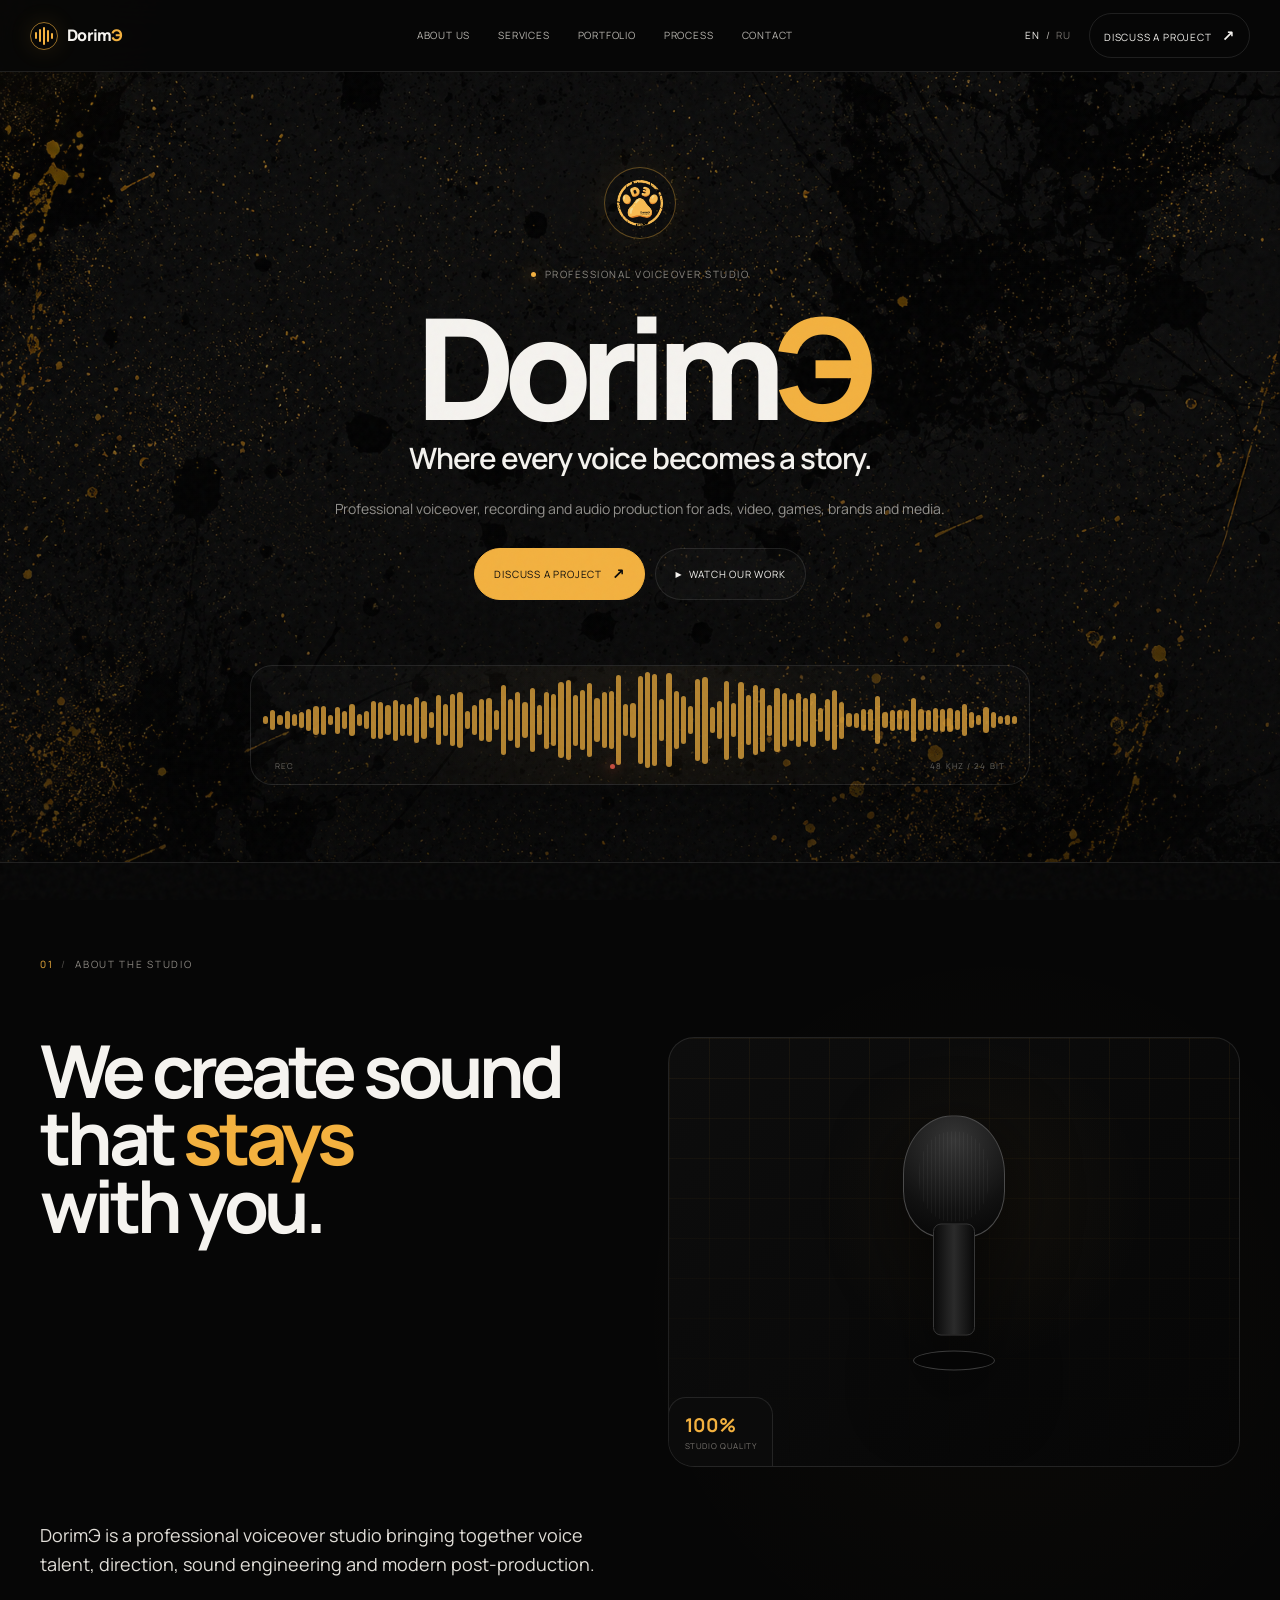
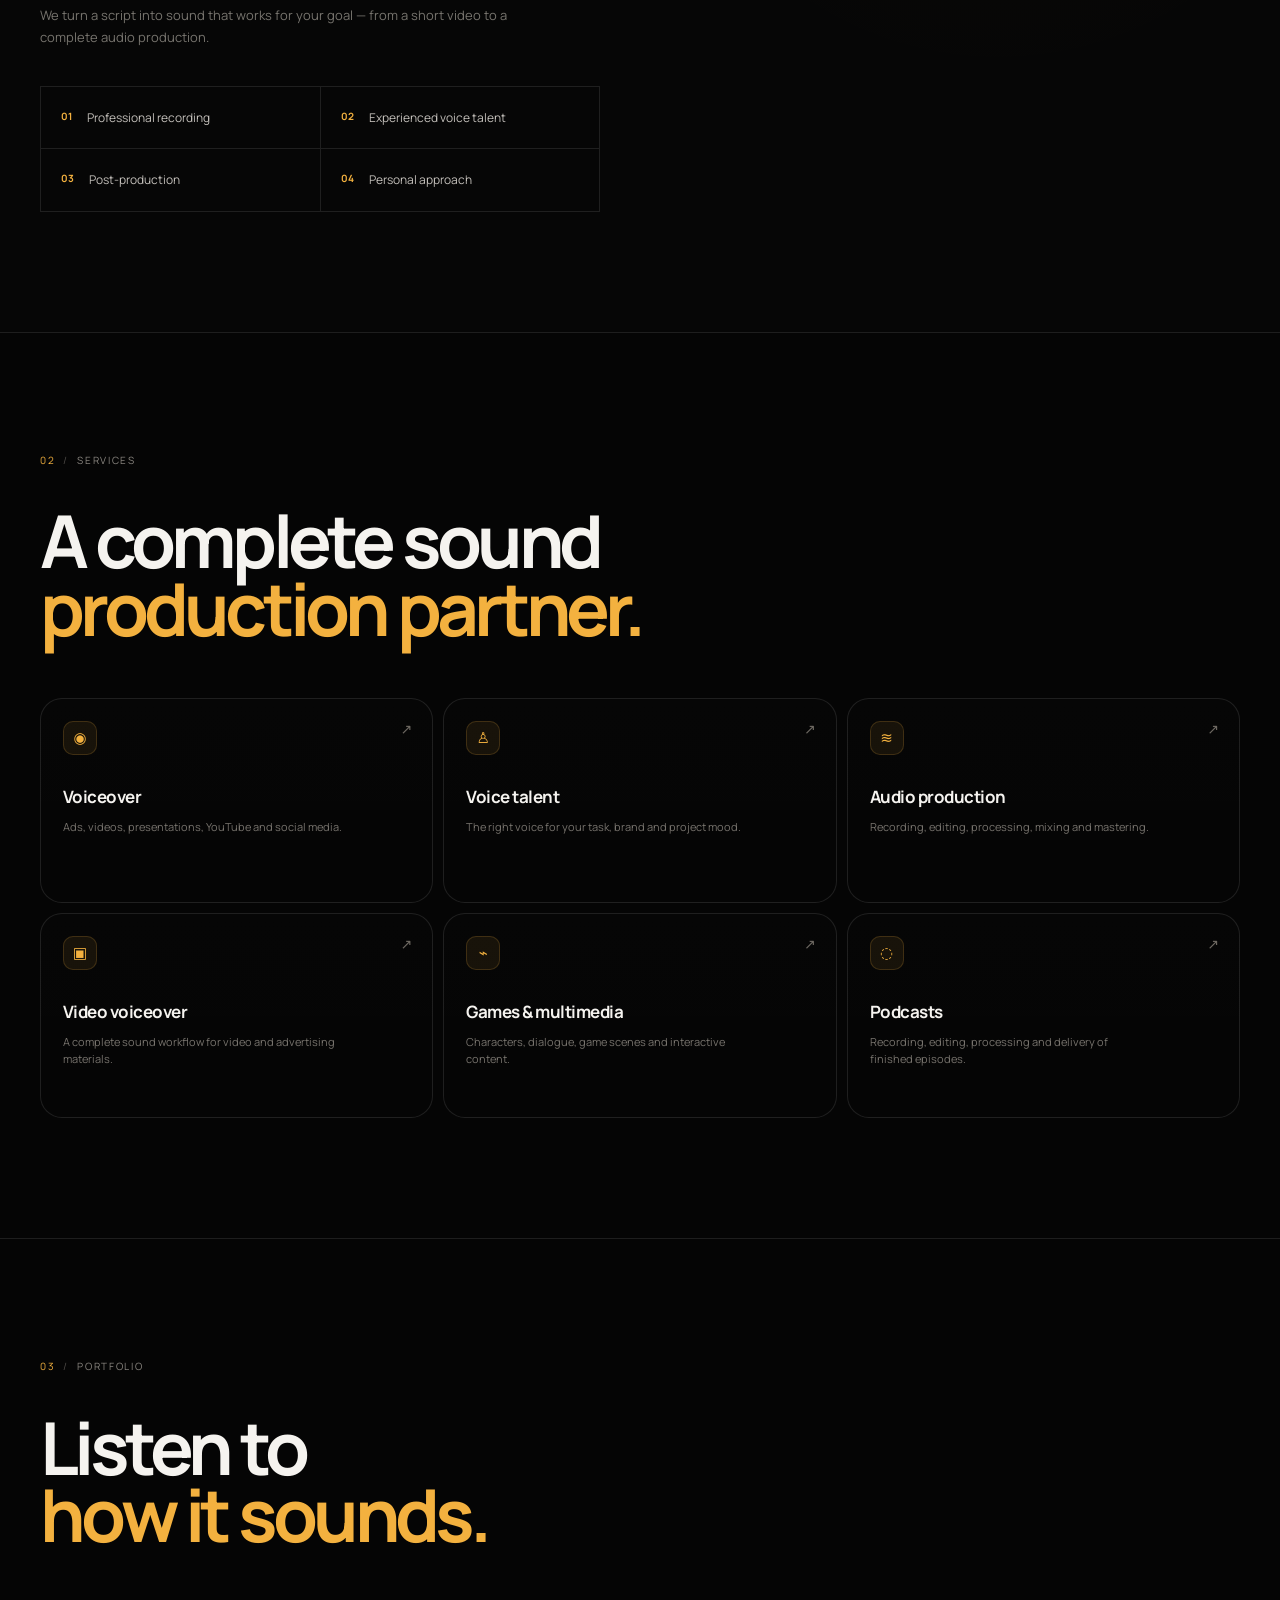
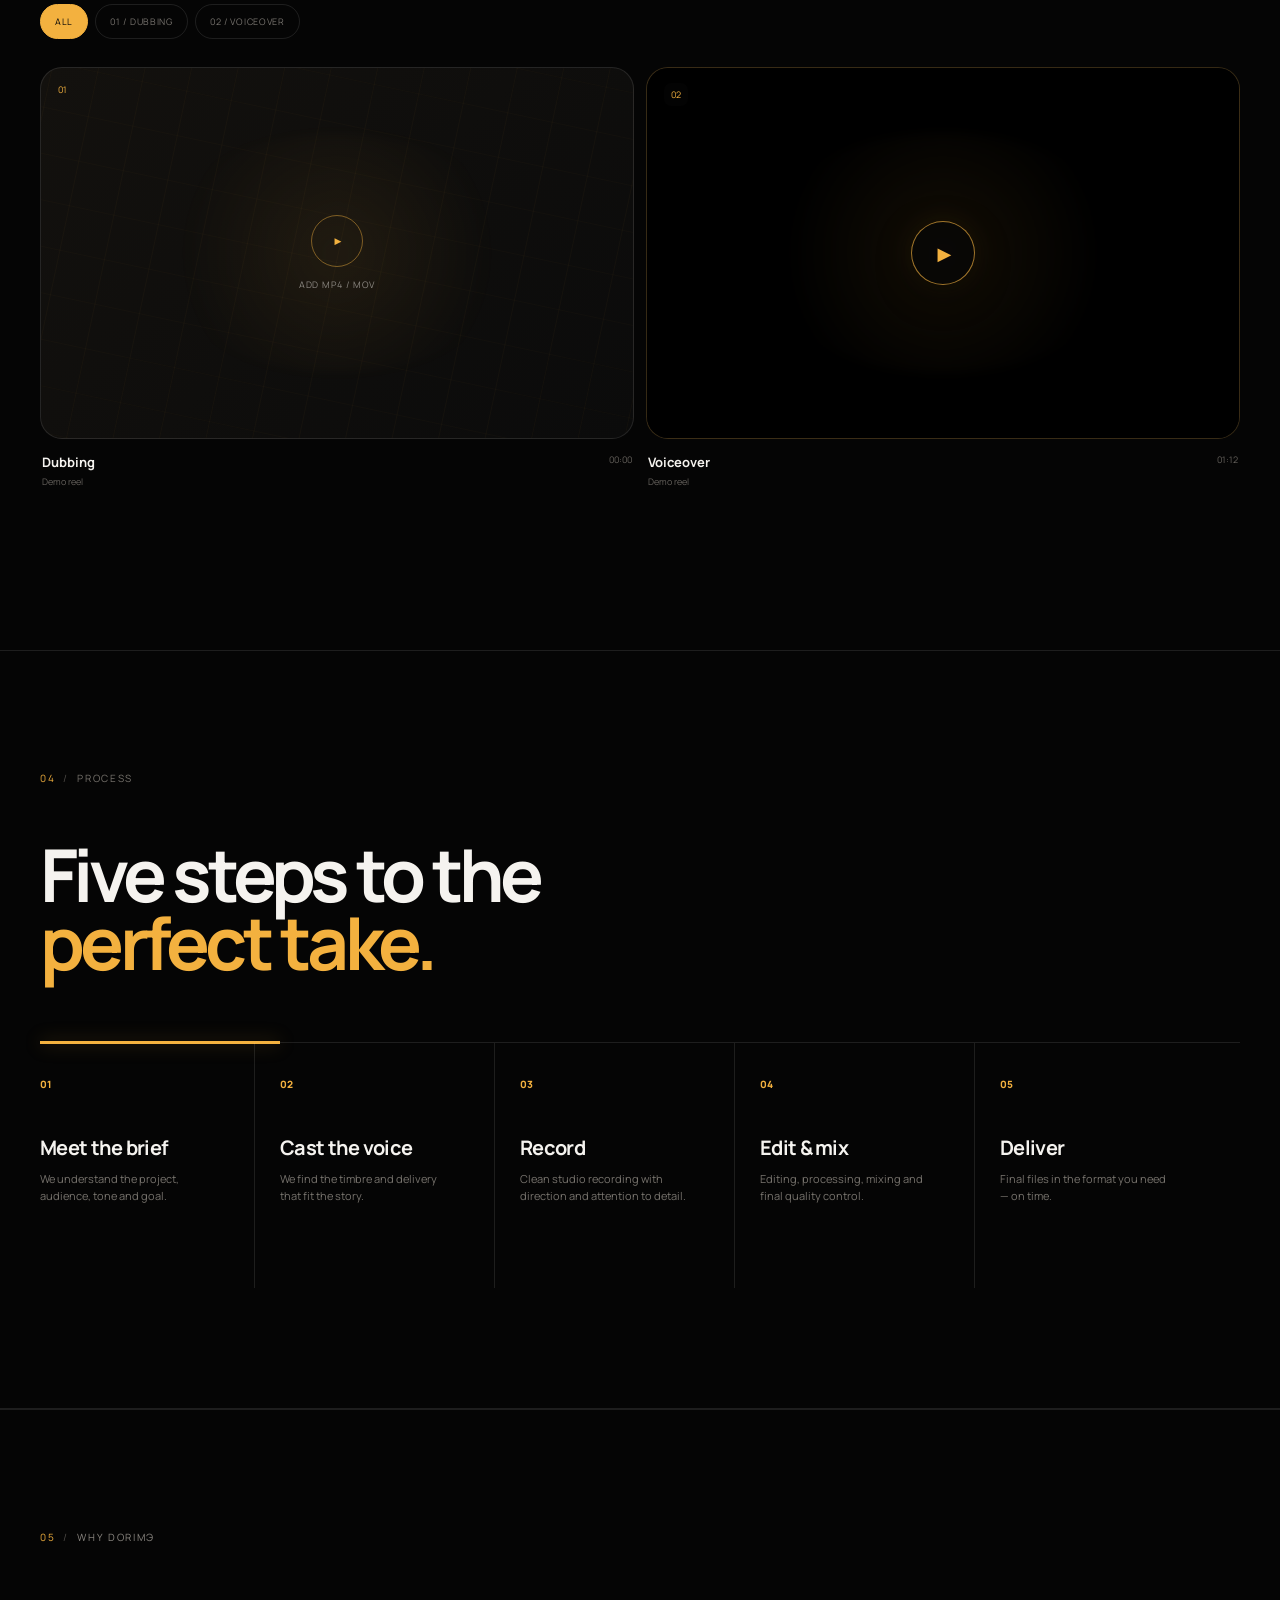
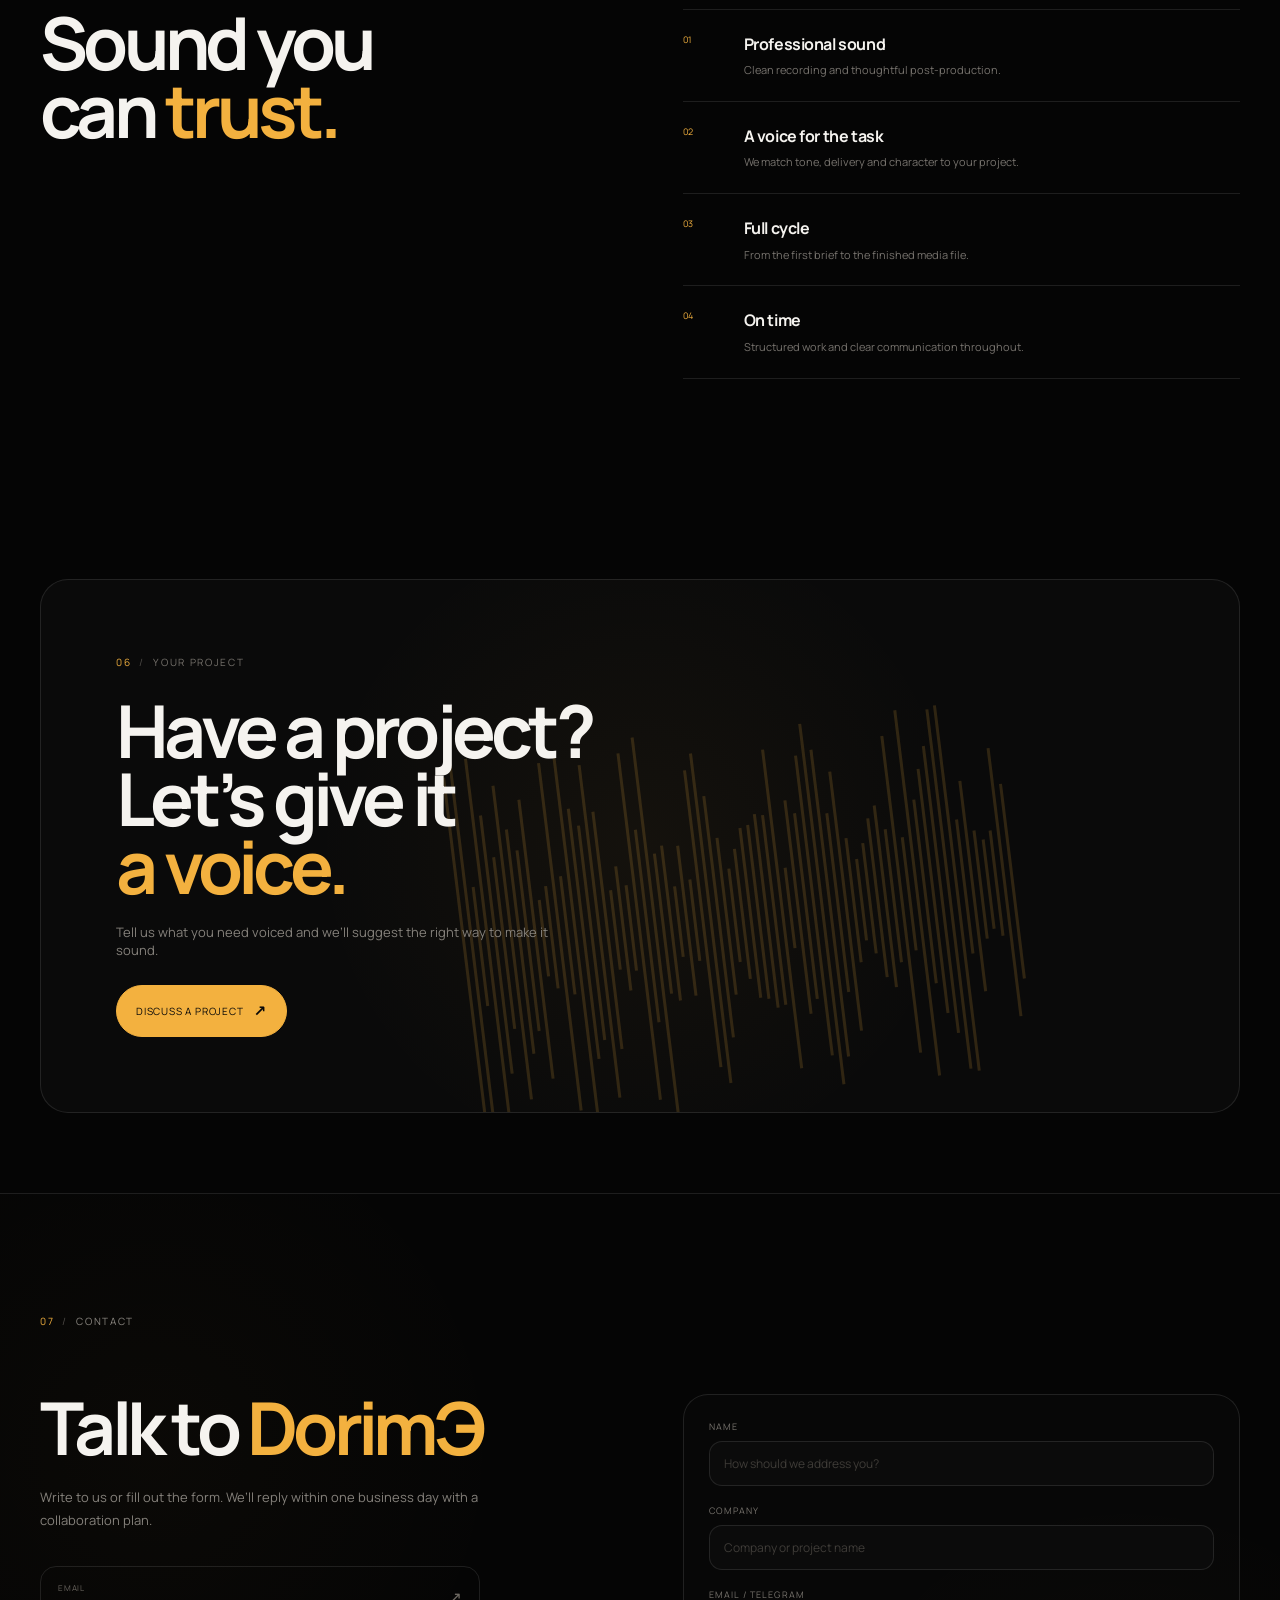
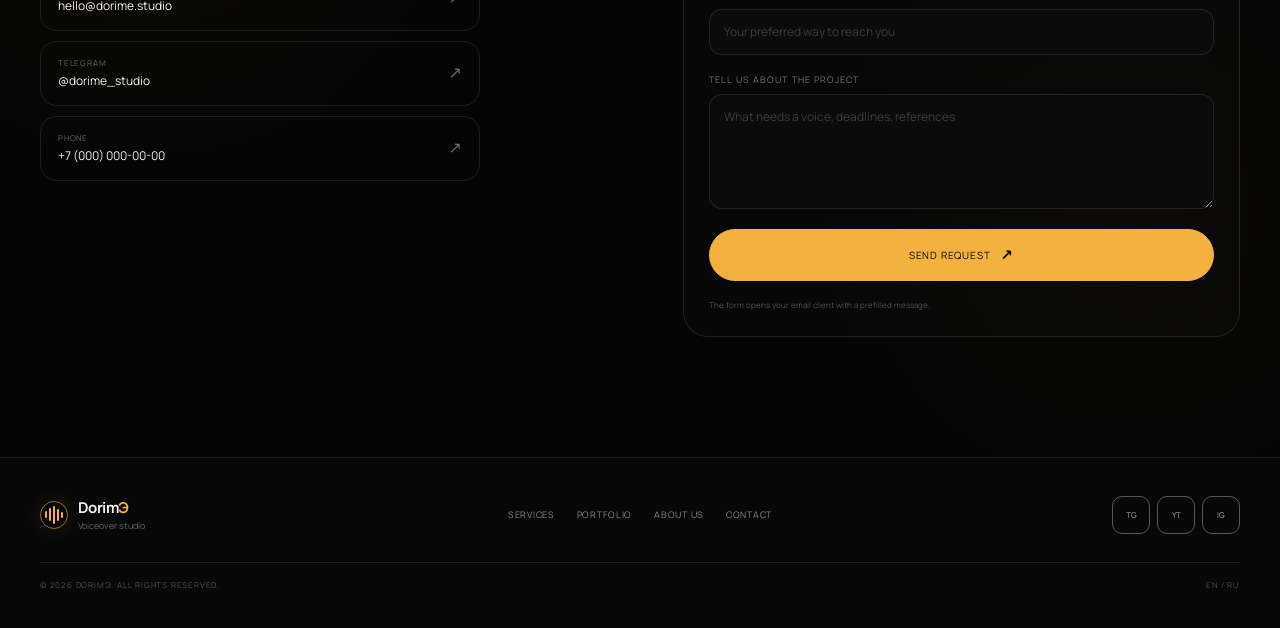
==== index2.html @ 65dd9c66 "Rename index.html to index2.html" ====
<!doctype html>
<html lang="en">
<head>
  <meta charset="utf-8">
  <meta name="viewport" content="width=device-width, initial-scale=1">
  <meta name="theme-color" content="#070707">
  <meta name="description" content="DorimЭ — voiceover, recording and audio production for brands, video, games and media.">
  <meta name="google-site-verification" content="FMRKiyfAhHvT1H2GytOEPVhENY9Ql3DAhShTl7UymXQ" />
  <title>DorimЭ — Voiceover Studio</title>
  <link rel="icon" type="image/png" href="assets/logo.png">
  <link rel="preconnect" href="https://fonts.googleapis.com">
  <link rel="preconnect" href="https://fonts.gstatic.com" crossorigin>
  <link href="https://fonts.googleapis.com/css2?family=Manrope:wght@400;500;600;700;800&display=swap" rel="stylesheet">
  <link rel="stylesheet" href="style.css">
  <link rel="stylesheet" href="refinements.css">
</head>
<body>
  <div class="cursor-glow" aria-hidden="true"></div>
  <div class="noise" aria-hidden="true"></div>
  <header class="site-header">
    <a class="brand" href="#top" aria-label="DorimЭ home"><span class="brand-mark" aria-hidden="true"><i></i><i></i><i></i><i></i><i></i></span><span class="brand-name">Dorim<span>Э</span></span></a>
    <nav class="nav" aria-label="Primary navigation"><a href="#about" data-i18n="nav.about">About us</a><a href="#services" data-i18n="nav.services">Services</a><a href="#portfolio" data-i18n="nav.portfolio">Portfolio</a><a href="#process" data-i18n="nav.process">Process</a><a href="#contact" data-i18n="nav.contact">Contact</a></nav>
    <div class="header-actions"><div class="language-switcher" role="group" aria-label="Language"><button type="button" class="lang-btn active" data-lang="en">EN</button><span>/</span><button type="button" class="lang-btn" data-lang="ru">RU</button></div><a class="header-cta" href="#contact"><span data-i18n="cta.discuss">Discuss a project</span><b>↗</b></a></div>
    <button class="menu-toggle" type="button" aria-label="Open menu" aria-expanded="false"><span></span><span></span></button>
  </header>
  <main id="top">
    <section class="hero section-pad"><div class="hero-inner reveal"><div class="hero-mark" aria-hidden="true"><div class="hero-mark-ring"></div><div class="hero-mark-core"><span>D</span><small>voice</small></div></div><div class="eyebrow"><span class="dot"></span><span data-i18n="hero.eyebrow">Professional voiceover studio</span></div><h1>Dorim<span>Э</span></h1><h2 data-i18n="hero.tagline">Where every voice becomes a story.</h2><p class="hero-text" data-i18n="hero.text">Professional voiceover, recording and audio production for ads, video, games, brands and media.</p><div class="hero-actions"><a class="button button-primary" href="#contact"><span data-i18n="cta.discuss">Discuss a project</span><b>↗</b></a><a class="button button-ghost" href="#portfolio"><span class="play-mini">▶</span><span data-i18n="cta.work">Watch our work</span></a></div><div class="hero-wave-card" aria-label="Sound waveform visualization"><div class="waveform waveform-hero" data-wave="hero"></div><div class="wave-caption"><span>REC</span><span class="rec-dot"></span><span>48 kHz / 24 bit</span></div></div></div></section>
    <section id="about" class="about section-pad"><div class="section-label reveal"><span>01</span><b>/</b><span data-i18n="sections.about">About the studio</span></div><div class="about-grid"><div class="about-title reveal"><h2 data-i18n-html="about.title">We create sound<br>that <em>stays</em><br>with you.</h2></div><div class="about-copy reveal reveal-delay"><p class="lead" data-i18n="about.lead">DorimЭ is a professional voiceover studio bringing together voice talent, direction, sound engineering and modern post-production.</p><p data-i18n="about.text">We turn a script into sound that works for your goal — from a short video to a complete audio production.</p><div class="stats"><div class="stat"><strong>01</strong><span data-i18n="about.stat1">Professional<br>recording</span></div><div class="stat"><strong>02</strong><span data-i18n="about.stat2">Experienced<br>voice talent</span></div><div class="stat"><strong>03</strong><span data-i18n="about.stat3">Post-<br>production</span></div><div class="stat"><strong>04</strong><span data-i18n="about.stat4">Personal<br>approach</span></div></div></div><div class="about-visual reveal reveal-delay"><div class="mic-visual"><div class="mic-head"></div><div class="mic-body"></div><div class="mic-base"></div></div><span class="quality-badge"><strong>100%</strong><small data-i18n="about.quality">studio quality</small></span></div></div></section>
    <section id="services" class="services section-pad"><div class="section-head reveal"><div class="section-label"><span>02</span><b>/</b><span data-i18n="sections.services">Services</span></div><h2 data-i18n-html="services.title">A complete sound<br><em>production partner.</em></h2></div><div class="service-grid"><article class="service-card reveal"><span class="service-icon">◉</span><div><h3 data-i18n="services.voiceover.title">Voiceover</h3><p data-i18n="services.voiceover.text">Ads, videos, presentations, YouTube and social media.</p></div><b>↗</b><div class="mini-wave"></div></article><article class="service-card reveal"><span class="service-icon">♙</span><div><h3 data-i18n="services.talent.title">Voice talent</h3><p data-i18n="services.talent.text">The right voice for your task, brand and project mood.</p></div><b>↗</b><div class="mini-wave"></div></article><article class="service-card reveal"><span class="service-icon">≋</span><div><h3 data-i18n="services.audio.title">Audio production</h3><p data-i18n="services.audio.text">Recording, editing, processing, mixing and mastering.</p></div><b>↗</b><div class="mini-wave"></div></article><article class="service-card reveal"><span class="service-icon">▣</span><div><h3 data-i18n="services.video.title">Video voiceover</h3><p data-i18n="services.video.text">A complete sound workflow for video and advertising materials.</p></div><b>↗</b><div class="mini-wave"></div></article><article class="service-card reveal"><span class="service-icon">⌁</span><div><h3 data-i18n="services.games.title">Games & multimedia</h3><p data-i18n="services.games.text">Characters, dialogue, game scenes and interactive content.</p></div><b>↗</b><div class="mini-wave"></div></article><article class="service-card reveal"><span class="service-icon">◌</span><div><h3 data-i18n="services.podcasts.title">Podcasts</h3><p data-i18n="services.podcasts.text">Recording, editing, processing and delivery of finished episodes.</p></div><b>↗</b><div class="mini-wave"></div></article></div></section>
    <section id="portfolio" class="portfolio section-pad"><div class="section-head reveal"><div class="section-label"><span>03</span><b>/</b><span data-i18n="sections.portfolio">Portfolio</span></div><h2 data-i18n-html="portfolio.title">Listen to<br><em>how it sounds.</em></h2></div><div class="portfolio-tabs reveal"><button class="tab active" data-filter="all" data-i18n="portfolio.all">All</button><button class="tab" data-filter="dub">01 / <span data-i18n="portfolio.dub">Dubbing</span></button><button class="tab" data-filter="voice">02 / <span data-i18n="portfolio.voice">Voiceover</span></button></div><div class="video-grid"><article class="video-card reveal" data-category="dub"><div class="video-placeholder"><div class="video-noise"></div><div class="video-center"><span class="video-play">▶</span><span data-i18n="portfolio.placeholder">Add MP4 / MOV</span></div><span class="video-index">01</span></div><div class="video-info"><div><h3 data-i18n="portfolio.dub">Dubbing</h3><p data-i18n="portfolio.demo">Demo reel</p></div><span>00:00</span></div></article><article class="video-card reveal" data-category="voice"><div class="video-placeholder video-placeholder-media video-card-video"><video preload="metadata" playsinline aria-label="DorimЭ voiceover demo"><source src="assets/Voiceover DorimЭ.mp4" type="video/mp4">Your browser does not support the video tag.</video><button class="video-launch" type="button" aria-label="Play voiceover demo" aria-pressed="false"><span class="video-launch-icon">▶</span></button><div class="video-controls" aria-hidden="true"><button class="video-play-pause" type="button" aria-label="Play or pause">▶</button><div class="video-progress"><span></span></div><button class="video-mute" type="button" aria-label="Mute or unmute">🔊</button><button class="video-fullscreen" type="button" aria-label="Fullscreen">⛶</button></div><span class="video-index">02</span></div><div class="video-info"><div><h3 data-i18n="portfolio.voice">Voiceover</h3><p data-i18n="portfolio.demo">Demo reel</p></div><span data-video-duration>01:12</span></div></article></div><p class="portfolio-note reveal" data-i18n="portfolio.note"></p></section>
    <section id="process" class="process section-pad"><div class="section-label reveal"><span>04</span><b>/</b><span data-i18n="sections.process">Process</span></div><div class="process-head reveal"><h2 data-i18n-html="process.title">Five steps to the<br><em>perfect take.</em></h2></div><div class="timeline"><div class="timeline-progress"></div><div class="step reveal"><span>01</span><div><h3 data-i18n="process.1.title">Meet the brief</h3><p data-i18n="process.1.text">We understand the project, audience, tone and goal.</p></div></div><div class="step reveal"><span>02</span><div><h3 data-i18n="process.2.title">Cast the voice</h3><p data-i18n="process.2.text">We find the timbre and delivery that fit the story.</p></div></div><div class="step reveal"><span>03</span><div><h3 data-i18n="process.3.title">Record</h3><p data-i18n="process.3.text">Clean studio recording with direction and attention to detail.</p></div></div><div class="step reveal"><span>04</span><div><h3 data-i18n="process.4.title">Edit & mix</h3><p data-i18n="process.4.text">Editing, processing, mixing and final quality control.</p></div></div><div class="step reveal"><span>05</span><div><h3 data-i18n="process.5.title">Deliver</h3><p data-i18n="process.5.text">Final files in the format you need — on time.</p></div></div></div></section>
    <section class="why section-pad"><div class="section-label reveal"><span>05</span><b>/</b><span data-i18n="sections.why">Why DorimЭ</span></div><div class="why-grid"><div class="why-intro reveal"><h2 data-i18n-html="why.title">Sound you<br>can <em>trust.</em></h2></div><div class="why-items"><article class="why-item reveal"><span>01</span><div><h3 data-i18n="why.1.title">Professional sound</h3><p data-i18n="why.1.text">Clean recording and thoughtful post-production.</p></div></article><article class="why-item reveal"><span>02</span><div><h3 data-i18n="why.2.title">A voice for the task</h3><p data-i18n="why.2.text">We match tone, delivery and character to your project.</p></div></article><article class="why-item reveal"><span>03</span><div><h3 data-i18n="why.3.title">Full cycle</h3><p data-i18n="why.3.text">From the first brief to the finished media file.</p></div></article><article class="why-item reveal"><span>04</span><div><h3 data-i18n="why.4.title">On time</h3><p data-i18n="why.4.text">Structured work and clear communication throughout.</p></div></article></div></div></section>
    <section class="cta section-pad"><div class="cta-inner reveal"><div class="cta-wave" data-wave="cta"></div><div class="cta-content"><div class="section-label"><span>06</span><b>/</b><span data-i18n="sections.cta">Your project</span></div><h2 data-i18n-html="cta.title">Have a project?<br>Let’s give it<br><em>a voice.</em></h2><p data-i18n="cta.text">Tell us what you need voiced and we’ll suggest the right way to make it sound.</p><a class="button button-primary" href="#contact"><span data-i18n="cta.discuss">Discuss a project</span><b>↗</b></a></div></div></section>
    <section id="contact" class="contact section-pad"><div class="section-label reveal"><span>07</span><b>/</b><span data-i18n="sections.contact">Contact</span></div><div class="contact-grid"><div class="contact-title reveal"><h2 data-i18n-html="contact.title">Talk to <em>DorimЭ</em></h2><p data-i18n="contact.text">Write to us or fill out the form. We’ll reply within one business day with a collaboration plan.</p><div class="contact-links"><a href="mailto:hello@dorime.studio"><span><small>Email</small>hello@dorime.studio</span><b>↗</b></a><a href="https://t.me/dorime_studio" data-placeholder-link><span><small>Telegram</small>@dorime_studio</span><b>↗</b></a><a href="#" data-placeholder-link><span><small>Phone</small>+7 (000) 000-00-00</span><b>↗</b></a></div></div>
      <form class="contact-form reveal reveal-delay" id="contact-form"><label><span data-i18n="form.name">Name</span><input name="name" type="text" placeholder="How should we address you?" data-i18n-placeholder="form.namePlaceholder" required></label><label><span data-i18n="form.company">Company</span><input name="company" type="text" placeholder="Company or project name" data-i18n-placeholder="form.companyPlaceholder"></label><label><span data-i18n="form.contact">Email / Telegram</span><input name="contact" type="text" placeholder="Your preferred way to reach you" data-i18n-placeholder="form.contactPlaceholder" required></label><label><span data-i18n="form.message">Tell us about the project</span><textarea name="message" rows="5" placeholder="What needs a voice, deadlines, references" data-i18n-placeholder="form.messagePlaceholder" required></textarea></label><button class="button button-primary" type="submit"><span data-i18n="form.submit">Send request</span><b>↗</b></button><p class="form-note" data-i18n="form.note">The form opens your email client with a prefilled message.</p></form></div></section>
  </main>
  <footer class="site-footer"><div class="footer-top"><a class="footer-brand" href="#top"><span class="brand-mark" aria-hidden="true"><i></i><i></i><i></i><i></i><i></i></span><strong>Dorim<span>Э</span></strong><small data-i18n="footer.tag">Voiceover studio</small></a><div class="footer-nav"><a href="#services" data-i18n="nav.services">Services</a><a href="#portfolio" data-i18n="nav.portfolio">Portfolio</a><a href="#about" data-i18n="nav.about">About us</a><a href="#contact" data-i18n="nav.contact">Contact</a></div><div class="socials"><a href="https://t.me/dorimeru" data-placeholder-link>TG</a><a href="https://www.youtube.com/@dorimeru" data-placeholder-link>YT</a><a href="" data-placeholder-link>IG</a></div></div><div class="footer-bottom"><span data-i18n="footer.copy">© 2026 DorimЭ. All rights reserved.</span><span>EN / RU</span></div></footer>
  <script>
    document.addEventListener('DOMContentLoaded', () => {
      document.querySelectorAll('.video-card-video').forEach(card => {
        const video = card.querySelector('video'); const launch = card.querySelector('.video-launch'); const launchIcon = card.querySelector('.video-launch-icon'); const playPause = card.querySelector('.video-play-pause'); const mute = card.querySelector('.video-mute'); const fullscreen = card.querySelector('.video-fullscreen'); const progress = card.querySelector('.video-progress'); const progressBar = progress?.querySelector('span'); const durationLabel = card.closest('.video-card')?.querySelector('[data-video-duration]');
        if (!video) return;
        const formatTime = seconds => { if (!Number.isFinite(seconds)) return '00:00'; const total = Math.round(seconds); return `${String(Math.floor(total / 60)).padStart(2,'0')}:${String(total % 60).padStart(2,'0')}`; };
        const syncUI = () => { const playing = !video.paused && !video.ended; launch?.classList.toggle('is-hidden', playing); launch?.setAttribute('aria-pressed', String(playing)); if (launchIcon) launchIcon.textContent = playing ? '❚❚' : '▶'; if (playPause) playPause.textContent = playing ? '❚❚' : '▶'; if (mute) mute.textContent = video.muted ? '🔇' : '🔊'; if (progressBar) progressBar.style.width = `${video.duration ? (video.currentTime / video.duration) * 100 : 0}%`; };
        const togglePlay = async () => { try { if (video.paused || video.ended) await video.play(); else video.pause(); } catch (err) { console.warn('Video playback could not start:', err); } syncUI(); };
        launch?.addEventListener('click', togglePlay); playPause?.addEventListener('click', togglePlay); mute?.addEventListener('click', () => { video.muted = !video.muted; syncUI(); });
        fullscreen?.addEventListener('click', async () => { try { if (document.fullscreenElement) await document.exitFullscreen(); else if (video.requestFullscreen) await video.requestFullscreen(); else if (video.webkitEnterFullscreen) video.webkitEnterFullscreen(); } catch (err) { console.warn('Fullscreen is unavailable:', err); } });
        progress?.addEventListener('click', e => { if (!video.duration) return; const rect = progress.getBoundingClientRect(); video.currentTime = ((e.clientX - rect.left) / rect.width) * video.duration; });
        video.addEventListener('loadedmetadata', () => { if (durationLabel) durationLabel.textContent = formatTime(video.duration); syncUI(); }); video.addEventListener('timeupdate', syncUI); video.addEventListener('play', syncUI); video.addEventListener('pause', syncUI); video.addEventListener('ended', syncUI); syncUI();
      });
    });
  </script>
  <script src="script.js"></script>
</body>
</html>
---- style.css ----
:root{
  --bg:#070707;--panel:#0d0d0d;--panel2:#121212;--text:#f5f3ef;--muted:#8e8b86;--line:rgba(245,243,239,.105);
  --accent:#f3b13f;--accent2:#ffc75f;--black:#090909;--max:1200px;--radius:26px
}
*{box-sizing:border-box}html{scroll-behavior:smooth}body{margin:0;background:var(--bg);color:var(--text);font-family:"Manrope",system-ui,sans-serif;line-height:1.45;overflow-x:hidden}body:has(.mobile-open){overflow:hidden}
a{color:inherit;text-decoration:none}button,input,textarea{font:inherit}button{color:inherit}img{max-width:100%;display:block}::selection{background:var(--accent);color:#080808}
.noise{position:fixed;inset:0;pointer-events:none;z-index:40;opacity:.035;background-image:url("data:image/svg+xml,%3Csvg viewBox='0 0 160 160' xmlns='http://www.w3.org/2000/svg'%3E%3Cfilter id='n'%3E%3CfeTurbulence type='fractalNoise' baseFrequency='.8' numOctaves='4' stitchTiles='stitch'/%3E%3C/filter%3E%3Crect width='100%25' height='100%25' filter='url(%23n)'/%3E%3C/svg%3E")}.cursor-glow{position:fixed;width:420px;height:420px;border-radius:50%;background:radial-gradient(circle,rgba(243,177,63,.09),transparent 67%);pointer-events:none;z-index:1;transform:translate(-50%,-50%);filter:blur(14px)}
.site-header{height:72px;display:flex;align-items:center;gap:28px;padding:0 30px;position:sticky;top:0;z-index:50;background:rgba(7,7,7,.82);border-bottom:1px solid var(--line);backdrop-filter:blur(18px)}
.brand{display:flex;align-items:center;gap:9px;min-width:155px}.brand-name{font-size:16px;font-weight:800;letter-spacing:-.045em}.brand-name span,.footer-brand strong span{color:var(--accent)}.brand-mark{width:28px;height:28px;border:1px solid rgba(243,177,63,.6);border-radius:50%;display:flex;align-items:center;justify-content:center;gap:2px;box-shadow:0 0 24px rgba(243,177,63,.12)}.brand-mark i{width:2px;background:var(--accent);border-radius:4px}.brand-mark i:nth-child(1){height:7px}.brand-mark i:nth-child(2){height:13px}.brand-mark i:nth-child(3){height:18px}.brand-mark i:nth-child(4){height:12px}.brand-mark i:nth-child(5){height:6px}
.nav{display:flex;justify-content:center;gap:28px;flex:1}.nav a,.header-cta,.language-switcher{font-size:10px;text-transform:uppercase;letter-spacing:.08em;color:#b9b6b0;transition:.25s}.nav a:hover{color:var(--accent)}.header-actions{display:flex;align-items:center;gap:18px}.language-switcher{display:flex;gap:6px;align-items:center}.lang-btn{border:0;background:none;padding:0;color:#77736e;cursor:pointer;font-size:10px;letter-spacing:.08em}.lang-btn.active{color:var(--text)}.header-cta{border:1px solid var(--line);border-radius:999px;padding:11px 14px;color:var(--text)}.header-cta:hover{border-color:var(--accent);color:var(--accent)}.header-cta b,.button b{font-size:15px;margin-left:10px}.menu-toggle{display:none;background:none;border:0;width:42px;height:42px}.menu-toggle span{display:block;width:22px;height:1px;background:var(--text);margin:6px auto}
.section-pad{padding:120px max(22px,calc((100vw - var(--max))/2))}.section-label{font-size:10px;letter-spacing:.17em;text-transform:uppercase;color:#8b8781;display:flex;align-items:center;gap:8px}.section-label span:first-child{color:var(--accent)}.section-label b{font-weight:400;color:#4f4c48}
.hero{min-height:calc(100vh - 72px);display:flex;justify-content:center;align-items:center;text-align:center;position:relative;padding-top:70px;padding-bottom:90px;overflow:hidden;background-image:linear-gradient(rgba(5,5,5,.34),rgba(5,5,5,.70)),url("assets/background.png");background-size:cover;background-position:center;background-repeat:no-repeat}.hero-inner{width:min(880px,100%);position:relative;z-index:2}.hero-mark{width:72px;height:72px;border-radius:50%;margin:0 auto 28px;position:relative;display:grid;place-items:center}.hero-mark-ring{position:absolute;inset:0;border-radius:50%;border:1px solid rgba(243,177,63,.55);box-shadow:0 0 60px rgba(243,177,63,.15)}.hero-mark-core{width:52px;height:52px;border-radius:50%;display:grid;place-items:center;background:radial-gradient(circle at 50% 30%,rgba(243,177,63,.18),rgba(243,177,63,.03));border:1px solid rgba(243,177,63,.2)}.hero-mark-core span{font-size:22px;font-weight:800;color:var(--accent);line-height:1}.hero-mark-core small{font-size:5px;text-transform:uppercase;letter-spacing:.14em;color:#8e7b5c}.eyebrow{display:flex;justify-content:center;align-items:center;gap:9px;font-size:10px;letter-spacing:.15em;text-transform:uppercase;color:#8c8882}.dot{width:5px;height:5px;border-radius:50%;background:var(--accent);box-shadow:0 0 16px var(--accent)}
.hero h1{font-size:clamp(78px,11vw,155px);line-height:.82;letter-spacing:-.085em;margin:28px 0 12px;font-weight:800}.hero h1 span{color:var(--accent)}.hero h2{font-size:clamp(21px,2.3vw,32px);font-weight:600;letter-spacing:-.04em;margin:0 0 17px}.hero-text{max-width:620px;margin:0 auto;color:#92908c;font-size:14px;line-height:1.7}.hero-actions{display:flex;justify-content:center;gap:10px;flex-wrap:wrap;margin-top:28px}.button{display:inline-flex;align-items:center;justify-content:center;border-radius:999px;padding:14px 19px;border:1px solid var(--line);font-size:10px;text-transform:uppercase;letter-spacing:.08em;transition:.25s;cursor:pointer}.button:hover{transform:translateY(-2px)}.button-primary{background:var(--accent);color:#090909;border-color:var(--accent)}.button-primary:hover{background:var(--accent2)}.button-ghost{background:rgba(255,255,255,.02)}.button-ghost:hover{border-color:var(--accent);color:var(--accent)}.button-dark{background:#090909;color:var(--text);border-color:#090909}.play-mini{font-size:8px;margin-right:7px}
.hero-wave-card{position:relative;margin:65px auto 0;width:min(780px,100%);height:120px;border:1px solid var(--line);border-radius:22px;background:linear-gradient(180deg,rgba(255,255,255,.025),rgba(255,255,255,.008));overflow:hidden;box-shadow:0 25px 80px rgba(0,0,0,.35)}.hero-wave-card:before{content:"";position:absolute;inset:0;background:radial-gradient(circle at 50% 50%,rgba(243,177,63,.08),transparent 62%)}.waveform{position:absolute;inset:18px 35px 28px;display:flex;align-items:center;gap:3px}.waveform i{width:2px;background:var(--accent);border-radius:4px;opacity:.72;transform-origin:center;animation:wave 1.4s ease-in-out infinite}.waveform i:nth-child(3n){animation-duration:1.1s}.waveform i:nth-child(4n){animation-duration:1.7s}.waveform i:nth-child(5n){animation-duration:.9s}@keyframes wave{0%,100%{transform:scaleY(.2)}50%{transform:scaleY(1)}}.wave-caption{position:absolute;bottom:12px;left:24px;right:24px;display:flex;justify-content:space-between;font-size:8px;text-transform:uppercase;letter-spacing:.14em;color:#67645f}.rec-dot{width:5px;height:5px;background:#c64d3f;border-radius:50%;box-shadow:0 0 12px #c64d3f;margin:auto}
.about{border-top:1px solid var(--line);background:radial-gradient(circle at 78% 42%,rgba(243,177,63,.035),transparent 28%),#060606}.about-grid{display:grid;grid-template-columns:1fr 1fr;gap:55px;margin-top:65px;position:relative}.about-title h2,.section-head h2,.process-head h2,.why-intro h2,.cta h2,.contact-title h2{font-size:clamp(48px,5.7vw,82px);line-height:.93;letter-spacing:-.065em;margin:0;font-weight:700}.about h2 em,.section-head h2 em,.process h2 em,.why h2 em,.cta h2 em,.contact h2 em{font-style:normal;color:var(--accent)}.about-copy{padding-top:5px}.about-copy .lead{font-size:18px;line-height:1.65;color:#e0ddd7;margin:0 0 18px}.about-copy>p:not(.lead){color:#77746e;font-size:13px;line-height:1.7;max-width:500px}.stats{display:grid;grid-template-columns:1fr 1fr;margin-top:38px;border-top:1px solid var(--line);border-left:1px solid var(--line);max-width:560px}.stat{padding:22px 20px;border-right:1px solid var(--line);border-bottom:1px solid var(--line);display:flex;gap:15px}.stat strong{color:var(--accent);font-size:10px}.stat span{font-size:12px;line-height:1.45;color:#c3bfba}.about-visual{grid-column:2;grid-row:1;align-self:end;height:430px;border:1px solid var(--line);border-radius:26px;position:relative;overflow:hidden;background:radial-gradient(circle at 55% 38%,rgba(243,177,63,.08),transparent 35%),linear-gradient(135deg,#0e0e0e,#050505)}.about-visual:before{content:"";position:absolute;inset:0;background-image:linear-gradient(rgba(243,177,63,.06) 1px,transparent 1px),linear-gradient(90deg,rgba(243,177,63,.06) 1px,transparent 1px);background-size:40px 40px;mask-image:linear-gradient(to bottom,black,transparent)}.mic-visual{position:absolute;left:50%;top:48%;transform:translate(-50%,-50%);width:150px;height:255px;filter:drop-shadow(0 20px 35px rgba(0,0,0,.7))}.mic-head{position:absolute;top:0;left:24px;width:102px;height:122px;border-radius:48% 48% 38% 38%;background:radial-gradient(circle at 50% 20%,#363636,#111 65%,#050505);border:1px solid #4b4b4b}.mic-head:after{content:"";position:absolute;inset:15px;border-radius:45%;background:repeating-linear-gradient(90deg,rgba(255,255,255,.04) 0 1px,transparent 1px 4px)}.mic-body{position:absolute;left:54px;top:108px;width:42px;height:112px;border-radius:8px;background:linear-gradient(90deg,#090909,#2b2b2b,#090909);border:1px solid #373737}.mic-base{position:absolute;bottom:0;left:34px;width:82px;height:20px;border-radius:50%;background:#050505;border:1px solid #3c3c3c}.quality-badge{position:absolute;left:-1px;bottom:-1px;padding:14px 16px;background:#0b0b0b;border:1px solid var(--line);border-radius:18px 18px 0 0;display:flex;flex-direction:column}.quality-badge strong{font-size:19px;color:var(--accent)}.quality-badge small{font-size:8px;text-transform:uppercase;letter-spacing:.08em;color:#77736e}

.services{background:#050505;border-top:1px solid var(--line)}.section-head{margin-bottom:55px}.section-head .section-label{margin-bottom:40px}.section-head h2{max-width:820px}.service-grid{display:grid;grid-template-columns:repeat(3,1fr);gap:10px}.service-card{min-height:205px;border:1px solid var(--line);border-radius:22px;padding:22px;position:relative;overflow:hidden;background:linear-gradient(180deg,rgba(255,255,255,.012),rgba(255,255,255,.004));transition:.35s;display:flex;flex-direction:column;justify-content:flex-start}.service-card:before{content:"";position:absolute;inset:auto 0 0;height:2px;background:var(--accent);transform:scaleX(0);transform-origin:left;transition:.35s}.service-card:hover{border-color:rgba(243,177,63,.35);transform:translateY(-4px);background:linear-gradient(180deg,rgba(243,177,63,.055),rgba(255,255,255,.008))}.service-card:hover:before{transform:scaleX(1)}.service-icon{width:34px;height:34px;border-radius:10px;display:grid;place-items:center;color:var(--accent);background:rgba(243,177,63,.08);border:1px solid rgba(243,177,63,.18);font-size:15px}.service-card>div{margin-top:30px}.service-card h3{font-size:17px;letter-spacing:-.03em;margin:0 0 8px}.service-card p{margin:0;color:#77736d;font-size:11px;line-height:1.6;max-width:280px}.service-card>b{position:absolute;right:20px;top:20px;color:#6e6962;font-size:14px;font-weight:400}.mini-wave{position:absolute;left:22px;right:22px;bottom:18px;height:14px;opacity:0;background:repeating-linear-gradient(90deg,transparent 0 3px,var(--accent) 3px 4px,transparent 4px 7px);clip-path:polygon(0 60%,5% 30%,10% 75%,15% 10%,20% 55%,25% 35%,30% 80%,35% 15%,40% 55%,45% 5%,50% 70%,55% 25%,60% 85%,65% 30%,70% 60%,75% 20%,80% 75%,85% 35%,90% 70%,95% 15%,100% 60%,100% 100%,0 100%);transition:.35s}.service-card:hover .mini-wave{opacity:.55}
.portfolio{border-top:1px solid var(--line);background:#050505}.portfolio-tabs{display:flex;gap:7px;flex-wrap:wrap;margin:0 0 28px}.tab{background:transparent;border:1px solid var(--line);padding:10px 14px;border-radius:999px;color:#77736e;font-size:9px;text-transform:uppercase;letter-spacing:.08em;cursor:pointer;transition:.25s}.tab:hover,.tab.active{background:var(--accent);border-color:var(--accent);color:#090909}.video-grid{display:grid;grid-template-columns:repeat(2,1fr);gap:12px}.video-placeholder{aspect-ratio:16/10;background:linear-gradient(135deg,#15120d,#0c0c0c);border:1px solid var(--line);border-radius:22px;position:relative;overflow:hidden;display:grid;place-items:center}.video-placeholder.alt{background:linear-gradient(135deg,#11100e,#080808)}.video-placeholder:before{content:"";position:absolute;width:65%;height:65%;border-radius:50%;background:radial-gradient(circle,rgba(243,177,63,.14),transparent 68%);filter:blur(5px)}.video-noise{position:absolute;inset:0;opacity:.25;background-image:linear-gradient(90deg,transparent 0 48%,rgba(243,177,63,.15) 49% 50%,transparent 51% 100%),linear-gradient(transparent 0 48%,rgba(243,177,63,.1) 49% 50%,transparent 51% 100%);background-size:35px 35px;transform:rotate(12deg) scale(1.3)}.video-center{position:relative;z-index:2;display:flex;flex-direction:column;align-items:center;gap:11px;color:#8d8983;font-size:9px;text-transform:uppercase;letter-spacing:.1em}.video-play{width:52px;height:52px;border-radius:50%;display:grid;place-items:center;border:1px solid rgba(243,177,63,.45);color:var(--accent);padding-left:3px;transition:.25s}.video-placeholder:hover .video-play{background:var(--accent);color:#090909;transform:scale(1.08)}.video-index{position:absolute;left:17px;top:15px;font-size:9px;color:var(--accent)}.video-info{display:flex;justify-content:space-between;gap:20px;padding:14px 2px}.video-info h3{font-size:13px;margin:0 0 4px}.video-info p,.video-info>span{font-size:9px;color:#66625d;margin:0}.portfolio-note{color:#67635d;font-size:10px;margin-top:28px}
.process{background:#050505;color:var(--text);border-top:1px solid var(--line);border-bottom:1px solid var(--line)}.process .section-label{color:#77736d}.process .section-label span:first-child{color:var(--accent)}.process-head{margin:55px 0 65px}.timeline{position:relative;display:grid;grid-template-columns:repeat(5,1fr);border-top:1px solid var(--line)}.timeline-progress{position:absolute;top:-2px;left:0;width:20%;height:3px;background:var(--accent);box-shadow:0 0 18px rgba(243,177,63,.35)}.step{padding:28px 25px 0 0;min-height:245px;border-right:1px solid var(--line);margin-right:25px}.step:last-child{border:0;margin:0}.step>span{font-size:10px;font-weight:800;color:var(--accent)}.step h3{font-size:20px;line-height:1.05;letter-spacing:-.035em;margin:43px 0 12px}.step p{font-size:11px;line-height:1.6;color:#77736d;max-width:175px}
.why{border-top:1px solid var(--line);background:#050505}.why-grid{display:grid;grid-template-columns:1fr 1fr;gap:85px;margin-top:65px}.why-items{border-top:1px solid var(--line)}.why-item{display:grid;grid-template-columns:45px 1fr;gap:16px;padding:23px 0;border-bottom:1px solid var(--line)}.why-item>span{color:var(--accent);font-size:9px}.why-item h3{margin:0 0 6px;font-size:16px;letter-spacing:-.025em}.why-item p{margin:0;color:#76726d;font-size:11px}
.cta{padding-top:80px;padding-bottom:80px;background:#050505}.cta-inner{position:relative;overflow:hidden;background:radial-gradient(circle at 50% 50%,rgba(243,177,63,.08),transparent 45%),#0a0a0a;color:var(--text);border:1px solid var(--line);border-radius:28px;padding:75px;min-height:500px;display:flex;align-items:center}.cta-content{position:relative;z-index:3;max-width:700px}.cta .section-label{color:#77736d}.cta .section-label span:first-child{color:var(--accent)}.cta h2{margin:28px 0 22px}.cta p{max-width:460px;font-size:13px;color:#85817b;margin-bottom:25px}.cta-wave{position:absolute;right:-3%;bottom:4%;width:68%;height:72%;opacity:.16;display:flex;align-items:center;gap:5px;transform:rotate(-7deg)}.cta-wave i{height:100%;width:3px;background:var(--accent)}
.contact{border-top:1px solid var(--line);background:radial-gradient(circle at 12% 30%,rgba(243,177,63,.045),transparent 24%),radial-gradient(circle at 88% 72%,rgba(243,177,63,.035),transparent 22%),#050505}.contact-grid{display:grid;grid-template-columns:1fr 1fr;gap:85px;margin-top:65px}.contact-title>p{max-width:440px;color:#85817b;margin:25px 0 35px;font-size:13px;line-height:1.7}.contact-links{display:flex;flex-direction:column;gap:10px}.contact-links a{width:min(100%,440px);padding:15px 17px;border:1px solid var(--line);border-radius:16px;display:flex;justify-content:space-between;align-items:center;transition:.25s}.contact-links a:hover{border-color:rgba(243,177,63,.35);transform:translateX(4px)}.contact-links small{display:block;font-size:8px;text-transform:uppercase;letter-spacing:.1em;color:#69655f;margin-bottom:4px}.contact-links a span{font-size:12px}.contact-links b{font-weight:400;color:#6e6962}.contact-form{display:flex;flex-direction:column;gap:18px;padding:25px;border:1px solid var(--line);border-radius:25px;background:rgba(255,255,255,.01)}.contact-form label{font-size:9px;text-transform:uppercase;letter-spacing:.12em;color:#77736d;display:flex;flex-direction:column;gap:8px}.contact-form input,.contact-form textarea{border:1px solid var(--line);background:#0b0b0b;color:var(--text);padding:13px 14px;font-size:12px;outline:none;resize:vertical;border-radius:13px}.contact-form input:focus,.contact-form textarea:focus{border-color:rgba(243,177,63,.55);box-shadow:0 0 0 3px rgba(243,177,63,.06)}.contact-form input::placeholder,.contact-form textarea::placeholder{color:#3f3c38}.contact-form .button{align-self:stretch;margin-top:2px}.form-note{font-size:8px;color:#56524d;margin:0;line-height:1.5}
.site-footer{padding:38px max(22px,calc((100vw - var(--max))/2));border-top:1px solid var(--line)}.footer-top{display:grid;grid-template-columns:1fr 1fr 1fr;align-items:center;gap:25px}.footer-brand{display:grid;grid-template-columns:auto auto;grid-template-rows:auto auto;column-gap:10px;width:max-content;align-items:center}.footer-brand .brand-mark{grid-row:1/3}.footer-brand strong{font-size:15px;letter-spacing:-.04em}.footer-brand small{font-size:9px;color:#66625d}.footer-nav{display:flex;justify-content:center;gap:22px;font-size:9px;text-transform:uppercase;letter-spacing:.08em;color:#8c8881}.footer-nav a:hover{color:var(--accent)}.socials{display:flex;justify-content:flex-end;gap:7px}.socials a{width:38px;height:38px;border:1px solid #5a5752;border-radius:10px;display:grid;place-items:center;font-size:8px;color:#aaa69f;transition:.25s}.socials a:hover{border-color:var(--accent);color:var(--accent)}.footer-bottom{display:flex;justify-content:space-between;border-top:1px solid var(--line);margin-top:28px;padding-top:16px;color:#55514c;font-size:8px;text-transform:uppercase;letter-spacing:.1em}
.reveal{opacity:0;transform:translateY(22px);transition:opacity .75s ease,transform .75s cubic-bezier(.2,.8,.2,1)}.reveal.visible{opacity:1;transform:none}.reveal-delay{transition-delay:.1s}.is-hidden{display:none!important}
@media(max-width:1000px){.site-header{padding:0 22px}.nav{gap:17px}.header-actions{gap:12px}.header-cta{display:none}.section-pad{padding:95px 22px}.hero{min-height:auto}.about-grid{grid-template-columns:1fr}.about-visual{grid-column:auto;grid-row:auto}.service-grid{grid-template-columns:1fr 1fr}.video-grid{grid-template-columns:1fr 1fr}.timeline{grid-template-columns:1fr 1fr}.step{border-right:0;border-bottom:1px solid rgba(9,9,9,.2);padding-bottom:30px}.timeline-progress{display:none}.why-grid,.contact-grid{grid-template-columns:1fr;gap:50px}.cta-inner{padding:55px;min-height:500px}.footer-top{grid-template-columns:1fr 1fr}.footer-nav{grid-column:1/-1;justify-content:flex-start}}
@media(max-width:700px){.site-header{height:66px}.brand{min-width:0}.nav,.header-actions{display:none}.menu-toggle{display:block;margin-left:auto}.site-header.mobile-open .nav{position:fixed;display:flex;inset:66px 0 0;background:rgba(7,7,7,.98);backdrop-filter:blur(20px);flex-direction:column;align-items:flex-start;padding:35px 22px;gap:25px;font-size:16px}.site-header.mobile-open .header-actions{position:fixed;display:flex;left:22px;right:22px;top:calc(66px + 205px);justify-content:space-between}.site-header.mobile-open .header-cta{display:inline-flex}.section-pad{padding:78px 18px}.hero{padding-top:60px;padding-bottom:70px}.hero h1{font-size:78px}.hero h2{font-size:21px}.hero-text{font-size:13px}.hero-wave-card{margin-top:48px;height:100px}.waveform{inset:16px 20px 25px;gap:2px}.wave-caption{left:15px;right:15px}.about-title h2,.section-head h2,.process-head h2,.why-intro h2,.cta h2,.contact-title h2{font-size:49px}.section-head .section-label{margin-bottom:35px}.service-grid,.video-grid{grid-template-columns:1fr}.service-card{min-height:185px}.timeline{grid-template-columns:1fr}.step{min-height:0;margin:0;padding:26px 0}.step h3{margin-top:20px}.cta{padding:60px 18px}.cta-inner{padding:42px 28px;min-height:520px;border-radius:23px}.contact-grid{gap:45px}.contact-form{padding:20px}.footer-top{grid-template-columns:1fr}.footer-nav{grid-column:auto;flex-wrap:wrap;justify-content:flex-start}.socials{justify-content:flex-start}.footer-bottom{display:block}.footer-bottom span{display:block;margin-top:7px}}
@media(max-width:700px){.hero{background-position:center center;background-size:auto 100%;}}

/* Portfolio video — Dorime_demo(1).mp4 */
.video-placeholder-media{background:#050505;border-color:rgba(243,177,63,.18);transition:border-color .3s ease,box-shadow .3s ease,transform .3s ease}
.video-placeholder-media:hover{border-color:rgba(243,177,63,.55);box-shadow:0 0 0 1px rgba(243,177,63,.08),0 22px 55px rgba(0,0,0,.35)}
.video-placeholder-media video{width:100%;height:100%;display:block;object-fit:cover;background:#000}
.video-placeholder-media .video-index{z-index:4;background:rgba(5,5,5,.68);padding:5px 7px;border-radius:7px}
@media(max-width:700px){.video-placeholder-media video{object-fit:contain}}

/* Final video-card controls */
.video-placeholder-media {
  background:#050505;
  border-color:rgba(243,177,63,.18);
  transition:border-color .3s ease, box-shadow .3s ease, transform .3s ease;
}
.video-placeholder-media:hover {
  border-color:rgba(243,177,63,.55);
  box-shadow:0 0 0 1px rgba(243,177,63,.08),0 22px 55px rgba(0,0,0,.35);
}
.video-placeholder-media video {
  width:100%;
  height:100%;
  display:block;
  object-fit:cover;
  background:#000;
}
.video-launch {
  position:absolute;
  z-index:5;
  left:50%;
  top:50%;
  transform:translate(-50%,-50%);
  width:64px;
  height:64px;
  border:1px solid rgba(243,177,63,.65);
  border-radius:50%;
  background:rgba(7,7,7,.78);
  color:var(--accent);
  display:grid;
  place-items:center;
  cursor:pointer;
  backdrop-filter:blur(8px);
  box-shadow:0 10px 35px rgba(0,0,0,.45),0 0 30px rgba(243,177,63,.08);
  transition:transform .25s ease, background .25s ease, color .25s ease;
}
.video-launch:hover {
  transform:translate(-50%,-50%) scale(1.08);
  background:var(--accent);
  color:#090909;
}
.video-launch-icon { font-size:18px; padding-left:3px; }
.video-controls {
  position:absolute;
  z-index:6;
  left:12px;
  right:12px;
  bottom:12px;
  height:38px;
  display:flex;
  align-items:center;
  gap:8px;
  padding:6px 8px;
  border:1px solid rgba(255,255,255,.10);
  border-radius:12px;
  background:rgba(5,5,5,.78);
  backdrop-filter:blur(12px);
  opacity:0;
  transform:translateY(5px);
  transition:.25s;
}
.video-placeholder-media:hover .video-controls,
.video-placeholder-media:focus-within .video-controls {
  opacity:1;
  transform:none;
}
.video-controls button {
  width:25px;
  height:25px;
  border:0;
  background:transparent;
  color:#d7d3cd;
  cursor:pointer;
  padding:0;
  font-size:12px;
  display:grid;
  place-items:center;
}
.video-controls button:hover { color:var(--accent); }
.video-progress {
  height:3px;
  flex:1;
  background:rgba(255,255,255,.15);
  border-radius:10px;
  cursor:pointer;
  overflow:hidden;
}
.video-progress span {
  display:block;
  height:100%;
  width:0;
  background:var(--accent);
  border-radius:inherit;
}
.video-placeholder-media .video-index {
  z-index:7;
  background:rgba(5,5,5,.68);
  padding:5px 7px;
  border-radius:7px;
}
@media(max-width:700px){
  .video-placeholder-media video { object-fit:contain; }
  .video-controls { opacity:1; transform:none; }
}
---- refinements.css ----
/* Requested visual refinements — layered on top of the original stylesheet. */

/* 1) Put logo.png into the existing hero ring without disturbing the layout. */
.hero-mark-ring{
  background:url("assets/logo.png") center/72% auto no-repeat;
  border-color:rgba(243,177,63,.36);
  box-shadow:0 0 42px rgba(243,177,63,.08);
}
.hero-mark-core{
  background:transparent;
  border-color:transparent;
}
.hero-mark-core span,
.hero-mark-core small{display:none}

/* 2) Make the hero waveform span the whole form width. */
.hero-wave-card .waveform.waveform-hero{
  left:0;
  right:0;
  inset-top:18px;
  inset-bottom:28px;
  padding:0 12px;
  gap:2px;
}
.hero-wave-card .waveform.waveform-hero i{
  flex:1 1 0;
  width:auto;
  min-width:1px;
}

/* 3) Lift the About section so it sits closer to the hero artwork. */
.about{
  position:relative;
  z-index:2;
  margin-top:-38px;
  padding-top:94px;
}
.about-copy .lead{transform:translateY(-6px)}

/* 4) Hover/focus animation for process steps. */
.process .step{
  position:relative;
  overflow:hidden;
  transition:transform .35s ease,background-color .35s ease,border-color .35s ease;
}
.process .step::before{
  content:"";
  position:absolute;
  left:0;
  right:25px;
  bottom:0;
  height:2px;
  background:linear-gradient(90deg,rgba(243,177,63,.75),transparent);
  transform:scaleX(0);
  transform-origin:left;
  transition:transform .45s cubic-bezier(.2,.8,.2,1);
}
.process .step::after{
  content:"";
  position:absolute;
  width:120px;
  height:120px;
  left:-60px;
  top:35px;
  border-radius:50%;
  background:radial-gradient(circle,rgba(243,177,63,.055),transparent 70%);
  opacity:0;
  transform:scale(.72);
  transition:opacity .35s ease,transform .45s ease;
  pointer-events:none;
}
.process .step:hover,
.process .step:focus-within{
  transform:translateY(-6px);
  background:linear-gradient(180deg,rgba(243,177,63,.018),transparent 72%);
}
.process .step:hover::before,
.process .step:focus-within::before{transform:scaleX(1)}
.process .step:hover::after,
.process .step:focus-within::after{opacity:1;transform:scale(1)}
.process .step>span{
  display:inline-block;
  transition:transform .35s ease,text-shadow .35s ease;
}
.process .step:hover>span,
.process .step:focus-within>span{
  transform:translateX(4px);
  text-shadow:0 0 14px rgba(243,177,63,.2);
}
.process .step h3{
  transition:transform .35s ease,color .35s ease;
}
.process .step p{
  transition:color .35s ease;
}
.process .step:hover h3,
.process .step:focus-within h3{
  transform:translateX(4px);
  color:#eee9e1;
}
.process .step:hover p,
.process .step:focus-within p{color:#918b82}

/* 5) Soften the site's gold gradients and glows without changing the structure. */
.cursor-glow{background:radial-gradient(circle,rgba(243,177,63,.045),transparent 70%)}
.hero{
  background-image:linear-gradient(rgba(5,5,5,.28),rgba(5,5,5,.60)),url("assets/background.png");
}
.hero-mark-core{box-shadow:none}
.hero-wave-card{
  background:linear-gradient(180deg,rgba(255,255,255,.015),rgba(255,255,255,.004));
}
.hero-wave-card:before{
  background:radial-gradient(circle at 50% 50%,rgba(243,177,63,.045),transparent 68%);
}
.about{
  background:radial-gradient(circle at 78% 42%,rgba(243,177,63,.022),transparent 32%),#060606;
}
.about-visual{
  background:radial-gradient(circle at 55% 38%,rgba(243,177,63,.045),transparent 40%),linear-gradient(135deg,#0d0d0d,#060606);
}
.service-card{
  background:linear-gradient(180deg,rgba(255,255,255,.008),rgba(255,255,255,.002));
}
.service-card:hover{
  background:linear-gradient(180deg,rgba(243,177,63,.024),rgba(255,255,255,.003));
}
.video-placeholder{
  background:linear-gradient(135deg,#13110e,#0b0b0b);
}
.video-placeholder:before{
  background:radial-gradient(circle,rgba(243,177,63,.08),transparent 70%);
}
.cta-inner{
  background:radial-gradient(circle at 50% 50%,rgba(243,177,63,.045),transparent 50%),#0a0a0a;
}
.contact{
  background:radial-gradient(circle at 12% 30%,rgba(243,177,63,.024),transparent 28%),radial-gradient(circle at 88% 72%,rgba(243,177,63,.018),transparent 26%),#050505;
}

@media(max-width:1000px){
  .about{margin-top:-24px;padding-top:82px}
}
@media(max-width:700px){
  .hero-mark-ring{background-size:68% auto}
  .hero-wave-card .waveform.waveform-hero{padding:0 7px}
  .about{margin-top:-12px;padding-top:68px}
  .process .step:hover,
  .process .step:focus-within{transform:translateY(-3px)}
}
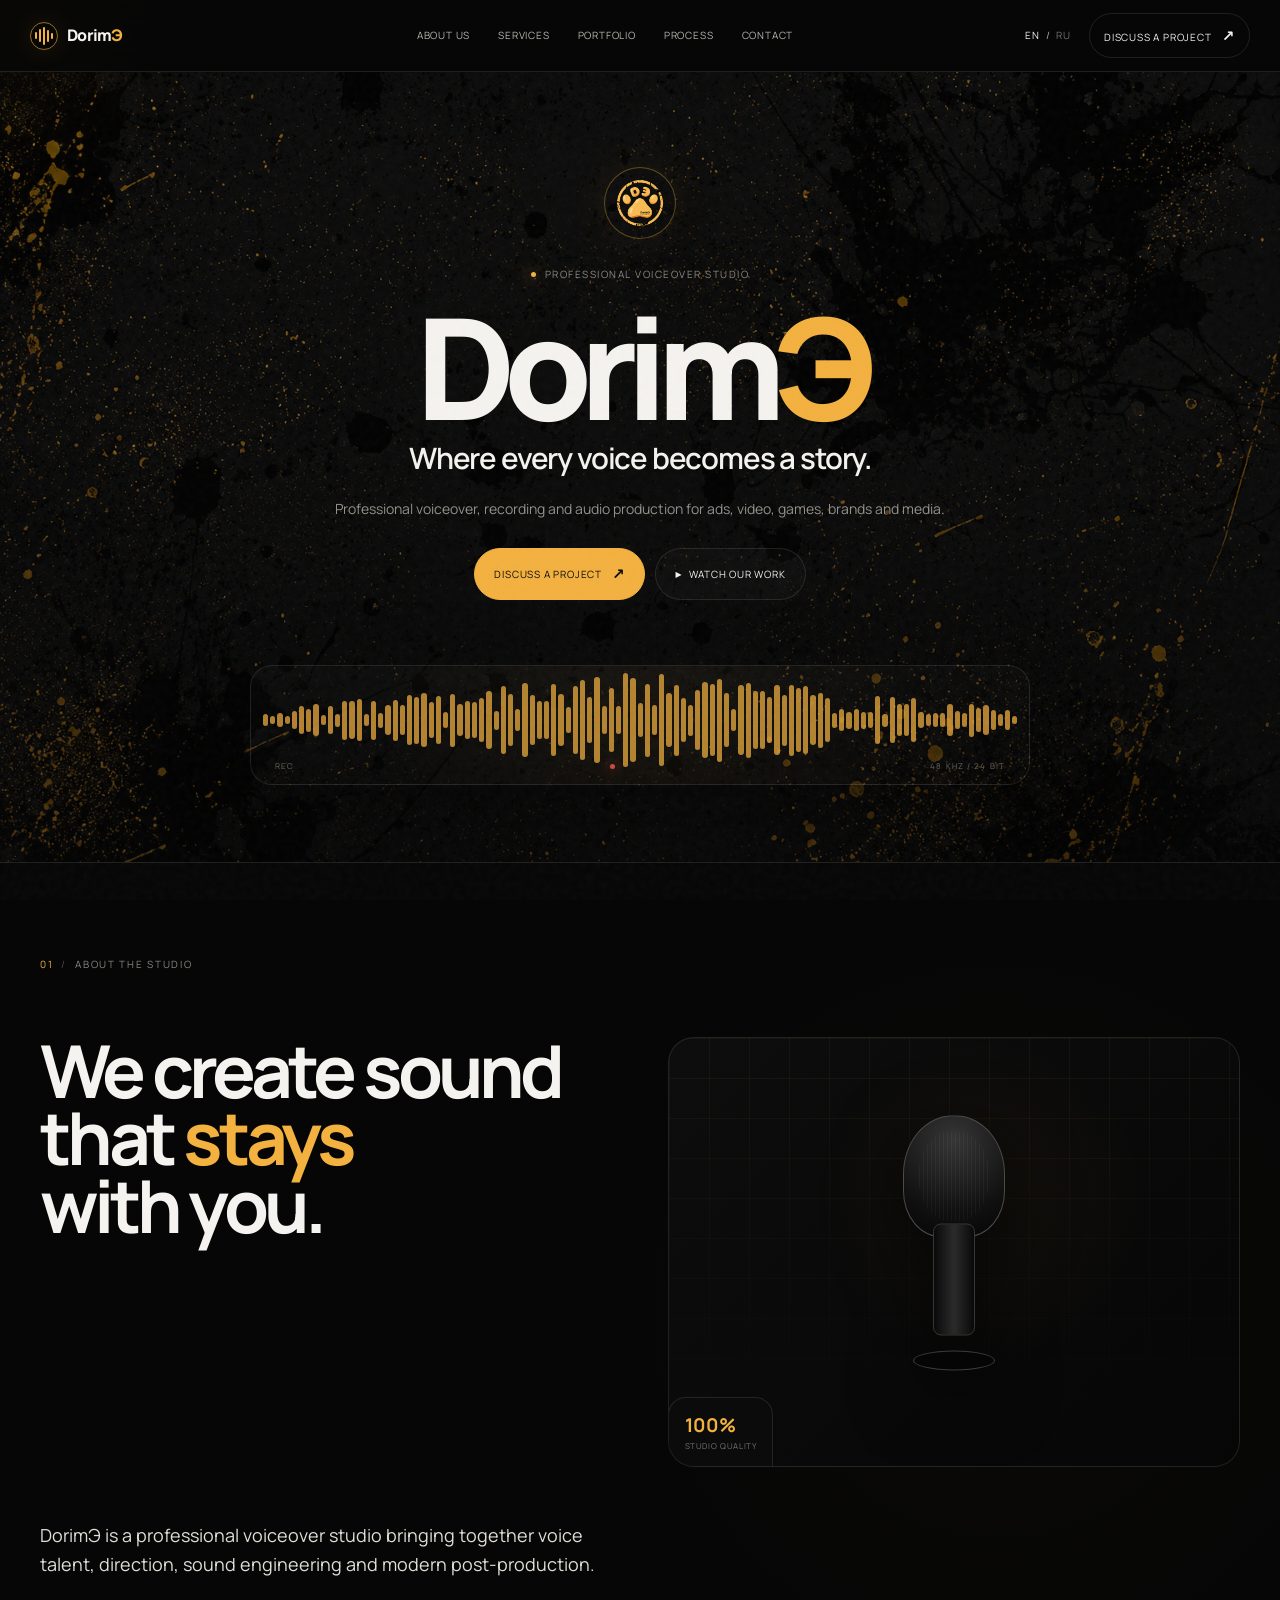
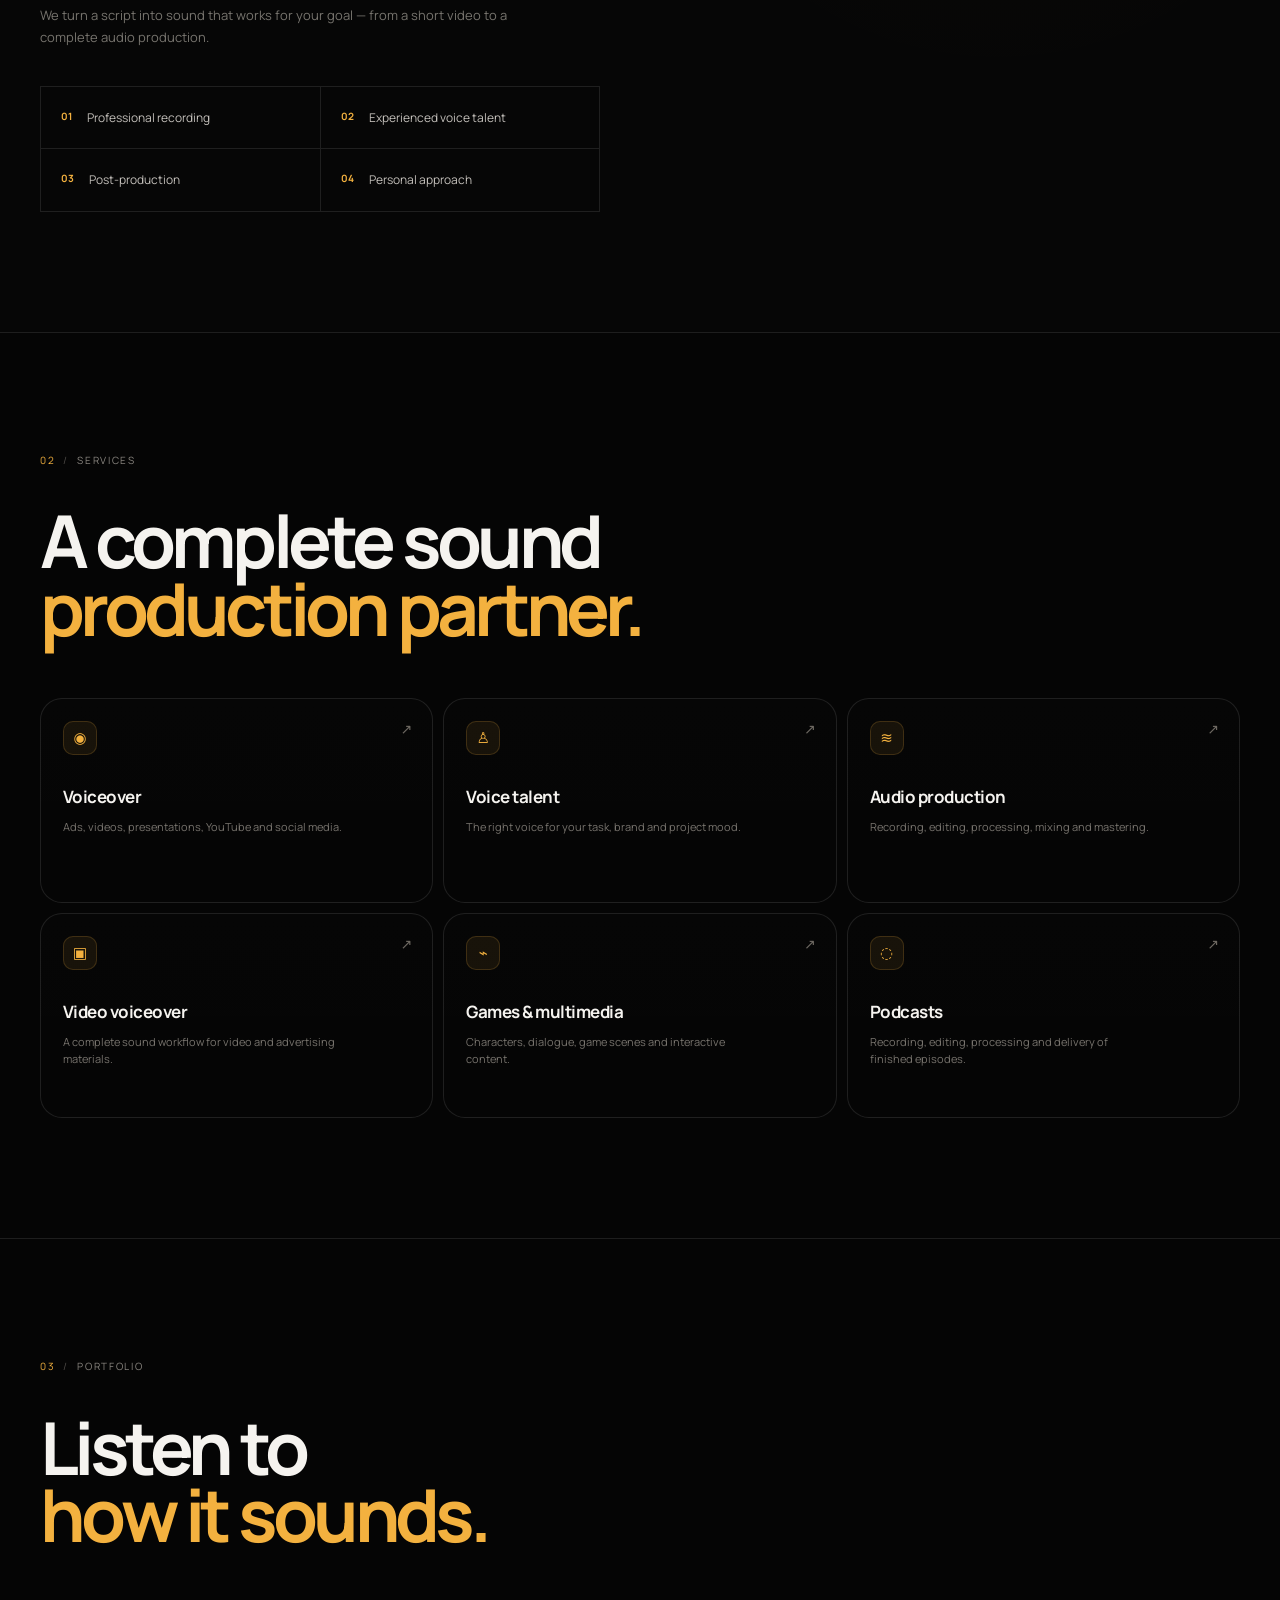
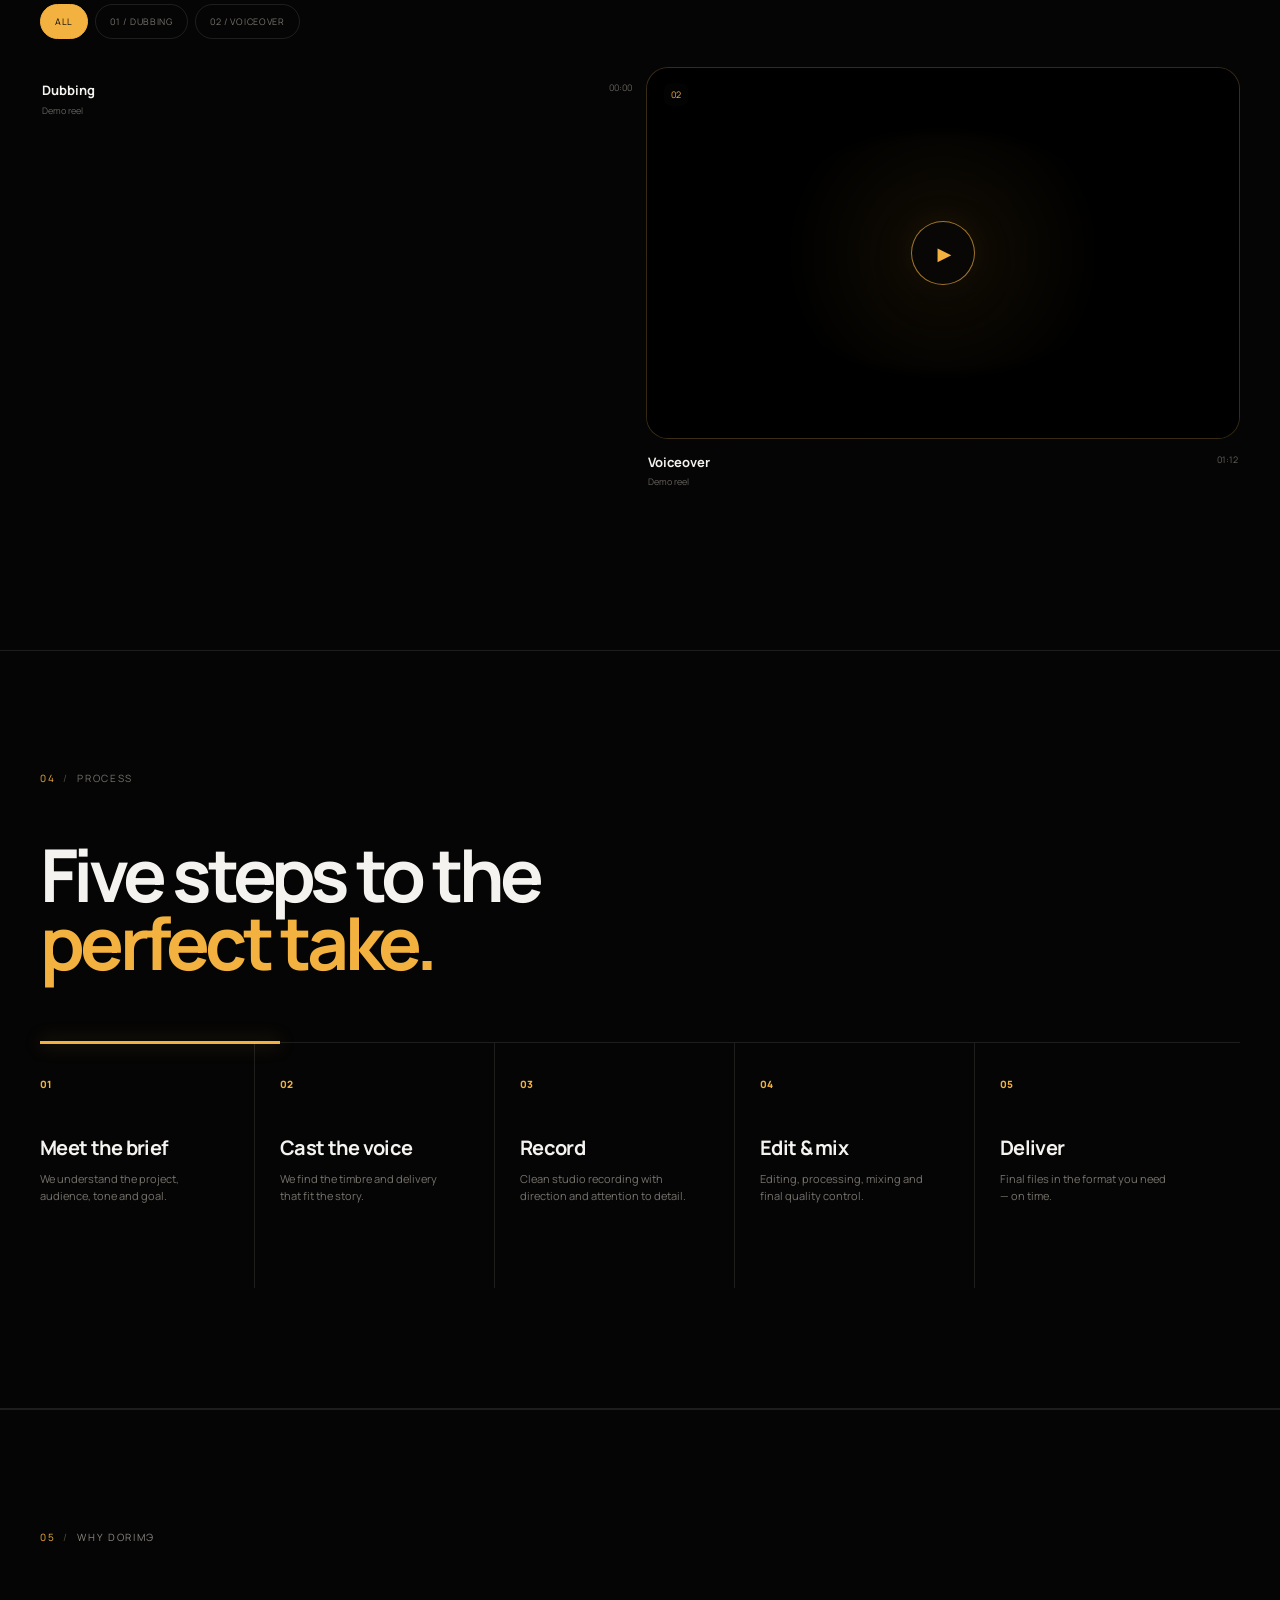
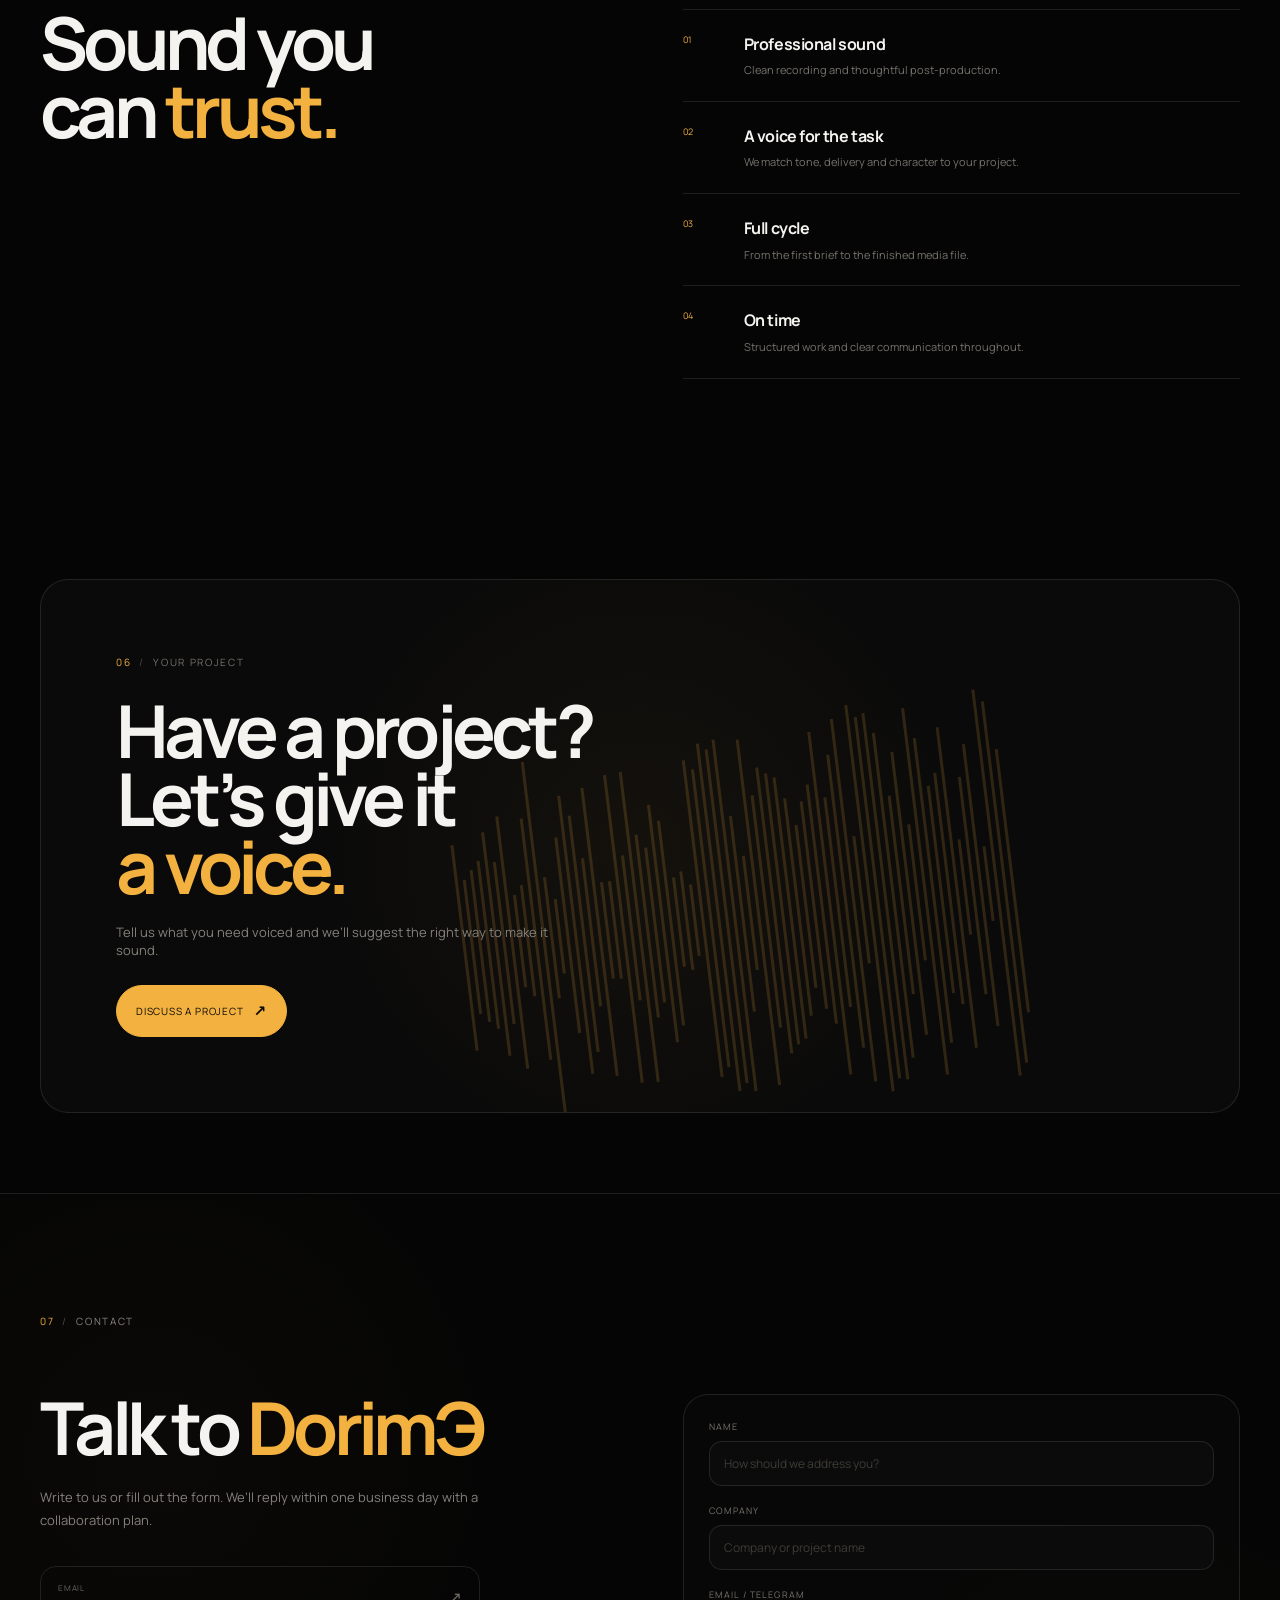
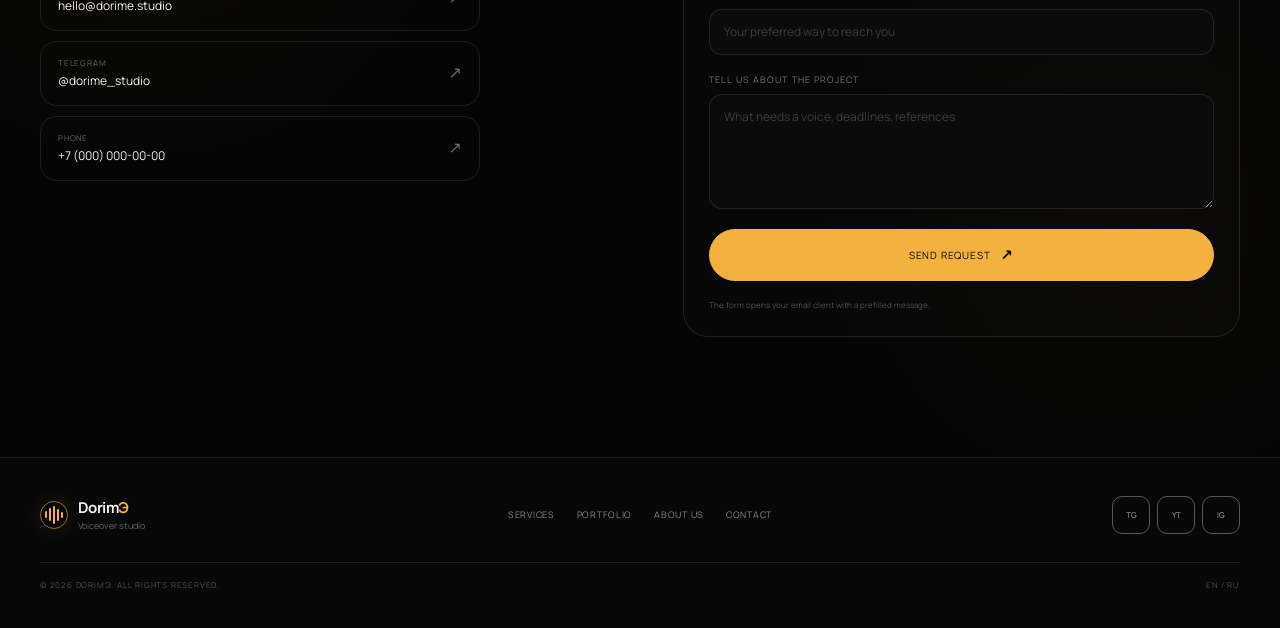
==== commit bb42e7d9: "Update index2.html" ====
--- a/index2.html
+++ b/index2.html
@@ -27,7 +27,7 @@
     <section class="hero section-pad"><div class="hero-inner reveal"><div class="hero-mark" aria-hidden="true"><div class="hero-mark-ring"></div><div class="hero-mark-core"><span>D</span><small>voice</small></div></div><div class="eyebrow"><span class="dot"></span><span data-i18n="hero.eyebrow">Professional voiceover studio</span></div><h1>Dorim<span>Э</span></h1><h2 data-i18n="hero.tagline">Where every voice becomes a story.</h2><p class="hero-text" data-i18n="hero.text">Professional voiceover, recording and audio production for ads, video, games, brands and media.</p><div class="hero-actions"><a class="button button-primary" href="#contact"><span data-i18n="cta.discuss">Discuss a project</span><b>↗</b></a><a class="button button-ghost" href="#portfolio"><span class="play-mini">▶</span><span data-i18n="cta.work">Watch our work</span></a></div><div class="hero-wave-card" aria-label="Sound waveform visualization"><div class="waveform waveform-hero" data-wave="hero"></div><div class="wave-caption"><span>REC</span><span class="rec-dot"></span><span>48 kHz / 24 bit</span></div></div></div></section>
     <section id="about" class="about section-pad"><div class="section-label reveal"><span>01</span><b>/</b><span data-i18n="sections.about">About the studio</span></div><div class="about-grid"><div class="about-title reveal"><h2 data-i18n-html="about.title">We create sound<br>that <em>stays</em><br>with you.</h2></div><div class="about-copy reveal reveal-delay"><p class="lead" data-i18n="about.lead">DorimЭ is a professional voiceover studio bringing together voice talent, direction, sound engineering and modern post-production.</p><p data-i18n="about.text">We turn a script into sound that works for your goal — from a short video to a complete audio production.</p><div class="stats"><div class="stat"><strong>01</strong><span data-i18n="about.stat1">Professional<br>recording</span></div><div class="stat"><strong>02</strong><span data-i18n="about.stat2">Experienced<br>voice talent</span></div><div class="stat"><strong>03</strong><span data-i18n="about.stat3">Post-<br>production</span></div><div class="stat"><strong>04</strong><span data-i18n="about.stat4">Personal<br>approach</span></div></div></div><div class="about-visual reveal reveal-delay"><div class="mic-visual"><div class="mic-head"></div><div class="mic-body"></div><div class="mic-base"></div></div><span class="quality-badge"><strong>100%</strong><small data-i18n="about.quality">studio quality</small></span></div></div></section>
     <section id="services" class="services section-pad"><div class="section-head reveal"><div class="section-label"><span>02</span><b>/</b><span data-i18n="sections.services">Services</span></div><h2 data-i18n-html="services.title">A complete sound<br><em>production partner.</em></h2></div><div class="service-grid"><article class="service-card reveal"><span class="service-icon">◉</span><div><h3 data-i18n="services.voiceover.title">Voiceover</h3><p data-i18n="services.voiceover.text">Ads, videos, presentations, YouTube and social media.</p></div><b>↗</b><div class="mini-wave"></div></article><article class="service-card reveal"><span class="service-icon">♙</span><div><h3 data-i18n="services.talent.title">Voice talent</h3><p data-i18n="services.talent.text">The right voice for your task, brand and project mood.</p></div><b>↗</b><div class="mini-wave"></div></article><article class="service-card reveal"><span class="service-icon">≋</span><div><h3 data-i18n="services.audio.title">Audio production</h3><p data-i18n="services.audio.text">Recording, editing, processing, mixing and mastering.</p></div><b>↗</b><div class="mini-wave"></div></article><article class="service-card reveal"><span class="service-icon">▣</span><div><h3 data-i18n="services.video.title">Video voiceover</h3><p data-i18n="services.video.text">A complete sound workflow for video and advertising materials.</p></div><b>↗</b><div class="mini-wave"></div></article><article class="service-card reveal"><span class="service-icon">⌁</span><div><h3 data-i18n="services.games.title">Games & multimedia</h3><p data-i18n="services.games.text">Characters, dialogue, game scenes and interactive content.</p></div><b>↗</b><div class="mini-wave"></div></article><article class="service-card reveal"><span class="service-icon">◌</span><div><h3 data-i18n="services.podcasts.title">Podcasts</h3><p data-i18n="services.podcasts.text">Recording, editing, processing and delivery of finished episodes.</p></div><b>↗</b><div class="mini-wave"></div></article></div></section>
-    <section id="portfolio" class="portfolio section-pad"><div class="section-head reveal"><div class="section-label"><span>03</span><b>/</b><span data-i18n="sections.portfolio">Portfolio</span></div><h2 data-i18n-html="portfolio.title">Listen to<br><em>how it sounds.</em></h2></div><div class="portfolio-tabs reveal"><button class="tab active" data-filter="all" data-i18n="portfolio.all">All</button><button class="tab" data-filter="dub">01 / <span data-i18n="portfolio.dub">Dubbing</span></button><button class="tab" data-filter="voice">02 / <span data-i18n="portfolio.voice">Voiceover</span></button></div><div class="video-grid"><article class="video-card reveal" data-category="dub"><div class="video-placeholder"><div class="video-noise"></div><div class="video-center"><span class="video-play">▶</span><span data-i18n="portfolio.placeholder">Add MP4 / MOV</span></div><span class="video-index">01</span></div><div class="video-info"><div><h3 data-i18n="portfolio.dub">Dubbing</h3><p data-i18n="portfolio.demo">Demo reel</p></div><span>00:00</span></div></article><article class="video-card reveal" data-category="voice"><div class="video-placeholder video-placeholder-media video-card-video"><video preload="metadata" playsinline aria-label="DorimЭ voiceover demo"><source src="assets/Voiceover DorimЭ.mp4" type="video/mp4">Your browser does not support the video tag.</video><button class="video-launch" type="button" aria-label="Play voiceover demo" aria-pressed="false"><span class="video-launch-icon">▶</span></button><div class="video-controls" aria-hidden="true"><button class="video-play-pause" type="button" aria-label="Play or pause">▶</button><div class="video-progress"><span></span></div><button class="video-mute" type="button" aria-label="Mute or unmute">🔊</button><button class="video-fullscreen" type="button" aria-label="Fullscreen">⛶</button></div><span class="video-index">02</span></div><div class="video-info"><div><h3 data-i18n="portfolio.voice">Voiceover</h3><p data-i18n="portfolio.demo">Demo reel</p></div><span data-video-duration>01:12</span></div></article></div><p class="portfolio-note reveal" data-i18n="portfolio.note"></p></section>
+    <section id="portfolio" class="portfolio section-pad"><div class="section-head reveal"><div class="section-label"><span>03</span><b>/</b><span data-i18n="sections.portfolio">Portfolio</span></div><h2 data-i18n-html="portfolio.title">Listen to<br><em>how it sounds.</em></h2></div><div class="portfolio-tabs reveal"><button class="tab active" data-filter="all" data-i18n="portfolio.all">All</button><button class="tab" data-filter="dub">01 / <span data-i18n="portfolio.dub">Dubbing</span></button><button class="tab" data-filter="voice">02 / <span data-i18n="portfolio.voice">Voiceover</span></button></div><div class="video-grid"><article class="video-card reveal" data-category="dub"><div class="video-info"><div><h3 data-i18n="portfolio.dub">Dubbing</h3><p data-i18n="portfolio.demo">Demo reel</p></div><span>00:00</span></div></article><article class="video-card reveal" data-category="voice"><div class="video-placeholder video-placeholder-media video-card-video"><video preload="metadata" playsinline aria-label="DorimЭ voiceover demo"><source src="assets/Voiceover DorimЭ.mp4" type="video/mp4">Your browser does not support the video tag.</video><button class="video-launch" type="button" aria-label="Play voiceover demo" aria-pressed="false"><span class="video-launch-icon">▶</span></button><div class="video-controls" aria-hidden="true"><button class="video-play-pause" type="button" aria-label="Play or pause">▶</button><div class="video-progress"><span></span></div><button class="video-mute" type="button" aria-label="Mute or unmute">🔊</button><button class="video-fullscreen" type="button" aria-label="Fullscreen">⛶</button></div><span class="video-index">02</span></div><div class="video-info"><div><h3 data-i18n="portfolio.voice">Voiceover</h3><p data-i18n="portfolio.demo">Demo reel</p></div><span data-video-duration>01:12</span></div></article></div><p class="portfolio-note reveal" data-i18n="portfolio.note"></p></section>
     <section id="process" class="process section-pad"><div class="section-label reveal"><span>04</span><b>/</b><span data-i18n="sections.process">Process</span></div><div class="process-head reveal"><h2 data-i18n-html="process.title">Five steps to the<br><em>perfect take.</em></h2></div><div class="timeline"><div class="timeline-progress"></div><div class="step reveal"><span>01</span><div><h3 data-i18n="process.1.title">Meet the brief</h3><p data-i18n="process.1.text">We understand the project, audience, tone and goal.</p></div></div><div class="step reveal"><span>02</span><div><h3 data-i18n="process.2.title">Cast the voice</h3><p data-i18n="process.2.text">We find the timbre and delivery that fit the story.</p></div></div><div class="step reveal"><span>03</span><div><h3 data-i18n="process.3.title">Record</h3><p data-i18n="process.3.text">Clean studio recording with direction and attention to detail.</p></div></div><div class="step reveal"><span>04</span><div><h3 data-i18n="process.4.title">Edit & mix</h3><p data-i18n="process.4.text">Editing, processing, mixing and final quality control.</p></div></div><div class="step reveal"><span>05</span><div><h3 data-i18n="process.5.title">Deliver</h3><p data-i18n="process.5.text">Final files in the format you need — on time.</p></div></div></div></section>
     <section class="why section-pad"><div class="section-label reveal"><span>05</span><b>/</b><span data-i18n="sections.why">Why DorimЭ</span></div><div class="why-grid"><div class="why-intro reveal"><h2 data-i18n-html="why.title">Sound you<br>can <em>trust.</em></h2></div><div class="why-items"><article class="why-item reveal"><span>01</span><div><h3 data-i18n="why.1.title">Professional sound</h3><p data-i18n="why.1.text">Clean recording and thoughtful post-production.</p></div></article><article class="why-item reveal"><span>02</span><div><h3 data-i18n="why.2.title">A voice for the task</h3><p data-i18n="why.2.text">We match tone, delivery and character to your project.</p></div></article><article class="why-item reveal"><span>03</span><div><h3 data-i18n="why.3.title">Full cycle</h3><p data-i18n="why.3.text">From the first brief to the finished media file.</p></div></article><article class="why-item reveal"><span>04</span><div><h3 data-i18n="why.4.title">On time</h3><p data-i18n="why.4.text">Structured work and clear communication throughout.</p></div></article></div></div></section>
     <section class="cta section-pad"><div class="cta-inner reveal"><div class="cta-wave" data-wave="cta"></div><div class="cta-content"><div class="section-label"><span>06</span><b>/</b><span data-i18n="sections.cta">Your project</span></div><h2 data-i18n-html="cta.title">Have a project?<br>Let’s give it<br><em>a voice.</em></h2><p data-i18n="cta.text">Tell us what you need voiced and we’ll suggest the right way to make it sound.</p><a class="button button-primary" href="#contact"><span data-i18n="cta.discuss">Discuss a project</span><b>↗</b></a></div></div></section>
